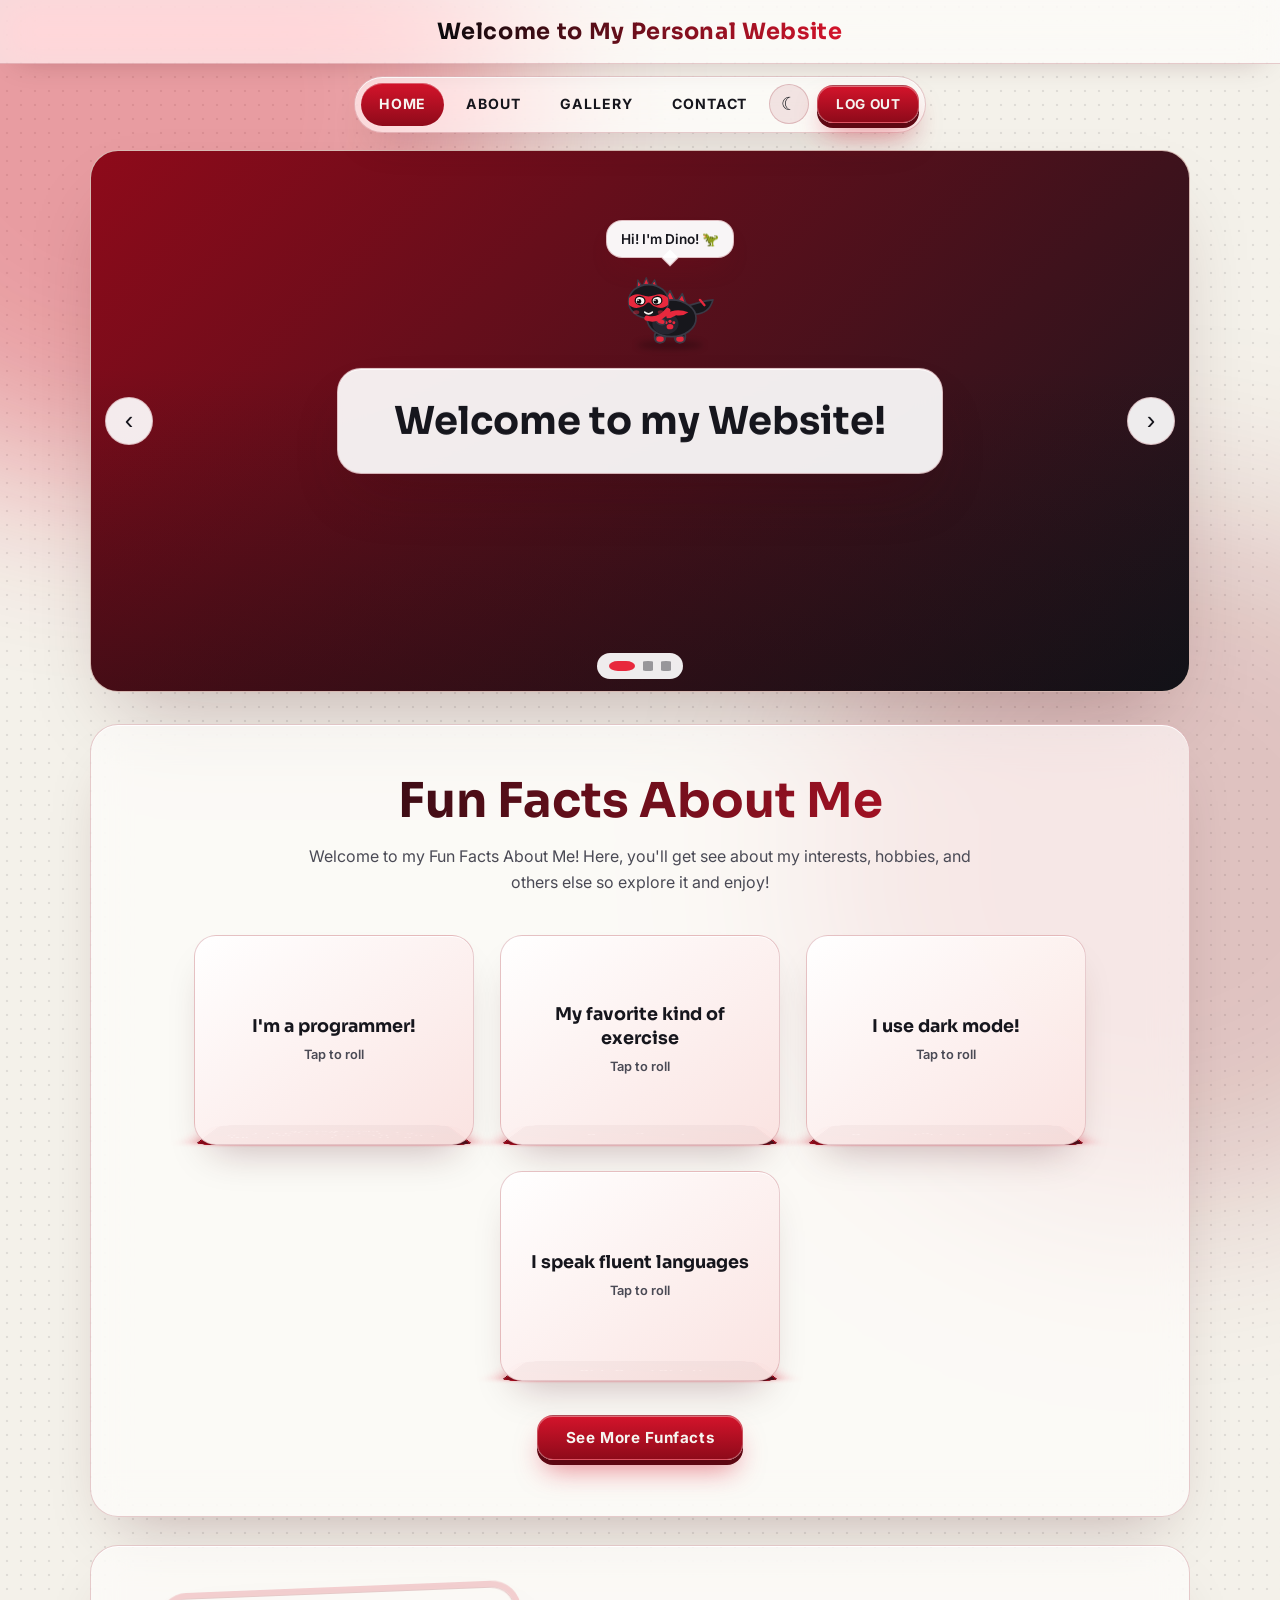
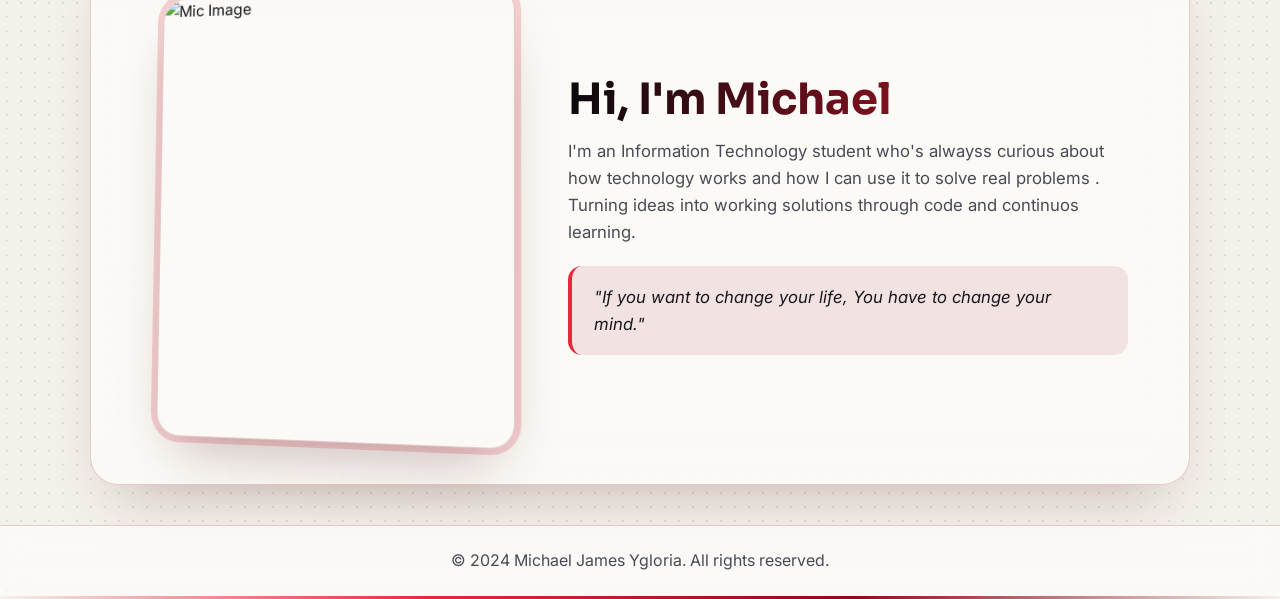
==== index.html @ 72d7523a "Add files via upload" ====
<!DOCTYPE html>
<html lang="en">
<head>
    <meta charset="UTF-8">
    <meta name="viewport" content="width=device-width, initial-scale=1.0">
    <title>Home - Personal Website</title>
    <link rel="preconnect" href="https://fonts.googleapis.com">
    <link rel="preconnect" href="https://fonts.gstatic.com" crossorigin>
    <link href="https://fonts.googleapis.com/css2?family=Inter:wght@400;600;700&family=Sora:wght@600;700&display=swap" rel="stylesheet">
    <link rel="stylesheet" href="style.css">
    <script>try{var t=localStorage.getItem("theme");if(t!=="light"&&t!=="dark")t=matchMedia("(prefers-color-scheme: light)").matches?"light":"dark";document.documentElement.dataset.theme=t}catch(e){document.documentElement.dataset.theme="dark"}</script>
</head>
<body>
    <header>
        <h1>Welcome to My Personal Website</h1>
    </header>

    <nav>
        <ul>
            <li><a href="index.html">HOME</a></li>
            <li class="dropdown">
                <a href="#" class="dropbtn">ABOUT</a>
                <div class="dropdown-content">
                    <a href="skills.html">Skills I'm Developing</a>
                    <a href="goals.html">My Goals as a Student</a>
                    <a href="funfacts.html">Fun Facts About Me</a>
                </div>
            </li>

            <li><a href="gallery.html">GALLERY</a></li>
            <li><a href="contact.html">CONTACT</a></li>
            <li><button type="button" class="theme-toggle" id="themeToggle"></button></li>
            <a href="javascript:void(0);" class="logout-button" onclick="confirmLogout()">LOG OUT</a>
        </ul>
    </nav>
    <section id="section2"></section>
    
    <div class="slider">
        <div class="slides">
            <div class="slide">
                <img src="Images/d.jpeg" alt="Image 1" onerror="this.style.display='none'">
                <div class="text-overlay"><h1> Welcome to my Website! </h1></div>
            </div>
            <div class="slide">
                <img src="Images/Im.jpeg" alt="Image 2" onerror="this.style.display='none'">
                <div class="text-overlay"><h1> Explore! </h1></div>
            </div>
            <div class="slide">
                <img src="Images/m.jpeg" alt="Image 3" onerror="this.style.display='none'">
                <div class="text-overlay"><h1> Enjoy browsing around </h1></div>
            </div>
        </div>
    </div>
    <section id="drop">
        <h2>Fun Facts About Me</h2>
        <p>Welcome to my Fun Facts About Me! Here, you'll get see about my interests, hobbies,  and others else so explore it and enjoy! </p>

        <div class="funfact-container">
            <div class="funfact-card">
                <div class="funfact-inner">
                    <div class="funfact-front">
                        <p>I'm a programmer!</p>
                    </div>
                    <div class="funfact-back">
                        <p>Which means I spend half my time writing code and the other half figuring out whay it doesn't work!</p>
                    </div>
                </div>
            </div>
            <div class="funfact-card">
                <div class="funfact-inner">
                    <div class="funfact-front">
                        <p>My favorite kind of exercise</p>
                    </div>
                    <div class="funfact-back">
                        <p>Running a code</p>
                    </div>
                </div>
            </div>
            <div class="funfact-card">
                <div class="funfact-inner">
                    <div class="funfact-front">
                        <p>I use dark mode! </p>
                    </div>
                    <div class="funfact-back">
                        <p>Because light attracts bugs</p>
                    </div>
                </div>
            </div>
            <div class="funfact-card">
                <div class="funfact-inner">
                    <div class="funfact-front">
                        <p>I speak fluent languages </p>
                    </div>
                    <div class="funfact-back">
                        <p>Ctrl+C and Ctrl+V</p>
                    </div>
                </div>
            </div>
        </div>

       <!-- See More Button -->
       <div class="see-more-container">
        <a href="funfacts.html" class="see-more-button">See More Funfacts</a>
    </div>
    </section>
    
    <div class="container">
        <div class="image-section">
            <img src="Michael.jpg" alt="Mic Image" onerror="this.onerror=null;this.src='Images/Mic.jpeg'">
        </div>
        <div class="quote-section">
            <h1>Hi, I'm Michael</h1>
            <p>I'm an Information Technology student who's alwayss curious about how technology works and how I can use it to solve real problems . Turning ideas into working solutions through code and continuos learning.</p>
            <blockquote>
                "If you want to change your life, You have to change your mind."
            </blockquote>
        </div>
    </div>
    
    <footer>
        <p>&copy; 2024 Michael James Ygloria. All rights reserved.</p>
    </footer>
    <div class="footer-divider"></div> <!-- Orange line -->

    <!-- Lightbox Container -->
    <div id="lightbox" class="lightbox" onclick="closeLightbox()">
        <span class="close" onclick="event.stopPropagation(); closeLightbox()">&times;</span>
        <img class="lightbox-content" id="lightboxImage" src="">
    </div>

    <script>
        const slides = document.querySelector('.slides');
        const slider = document.querySelector('.slider');
        const reduceMotion = window.matchMedia('(prefers-reduced-motion: reduce)');
        let index = 0;
        let timer;

        function goToSlide(n) {
            const total = slides.children.length;
            index = (n + total) % total;
            slides.style.transform = 'translateX(' + (-index * 100) + '%)';
            document.querySelectorAll('.slide-dots button').forEach(function (dot, i) {
                dot.classList.toggle('active', i === index);
                dot.setAttribute('aria-current', i === index ? 'true' : 'false');
            });
        }

        function showNextSlide() {
            goToSlide(index + 1);
        }

        function stopSlider() { clearInterval(timer); }
        function startSlider() {
            stopSlider();
            if (!reduceMotion.matches) { timer = setInterval(showNextSlide, 4000); } // Change slide every 4 seconds
        }

        // Arrow buttons and dots are built here, so the HTML structure stays the same
        (function () {
            const prev = document.createElement('button');
            prev.type = 'button'; prev.className = 'slide-arrow left';
            prev.setAttribute('aria-label', 'Previous slide'); prev.innerHTML = '&#8249;';
            const next = document.createElement('button');
            next.type = 'button'; next.className = 'slide-arrow right';
            next.setAttribute('aria-label', 'Next slide'); next.innerHTML = '&#8250;';
            const dots = document.createElement('div');
            dots.className = 'slide-dots';
            for (let i = 0; i < slides.children.length; i++) {
                const dot = document.createElement('button');
                dot.type = 'button';
                dot.setAttribute('aria-label', 'Go to slide ' + (i + 1));
                dot.addEventListener('click', function () { goToSlide(i); startSlider(); });
                dots.appendChild(dot);
            }
            prev.addEventListener('click', function () { goToSlide(index - 1); startSlider(); });
            next.addEventListener('click', function () { goToSlide(index + 1); startSlider(); });
            slider.appendChild(prev); slider.appendChild(next); slider.appendChild(dots);

            slider.addEventListener('mouseenter', stopSlider);
            slider.addEventListener('mouseleave', startSlider);
            slider.addEventListener('pointermove', function (e) {
                const r = slider.getBoundingClientRect();
                slider.style.setProperty('--px', ((e.clientX - r.left) / r.width - 0.5).toFixed(3));
                slider.style.setProperty('--py', ((e.clientY - r.top) / r.height - 0.5).toFixed(3));
            });
            slider.addEventListener('pointerleave', function () {
                slider.style.setProperty('--px', 0); slider.style.setProperty('--py', 0);
            });
        })();

        goToSlide(0);
        startSlider();

        function openLightbox(imageSrc) {
            const lightbox = document.getElementById('lightbox');
            const lightboxImage = document.getElementById('lightboxImage');
            lightboxImage.src = imageSrc;
            lightbox.style.display = 'block';

            // Hide header and nav
            document.querySelector('header').style.display = 'none'; // Hides the header
            document.querySelector('nav').style.display = 'none'; // Hides the nav
        }

        function closeLightbox() {
            const lightbox = document.getElementById('lightbox');
            lightbox.style.display = 'none';

            // Show header and nav
            document.querySelector('header').style.display = 'block'; // Shows the header
            document.querySelector('nav').style.display = 'flex'; // Shows the nav
        }

        document.addEventListener('DOMContentLoaded', function () {
            const logoutButton = document.querySelector('.logout-button .dropbtn');
            const logoutDropdown = document.querySelector('.logout-dropdown');

            // Toggle dropdown visibility on button click
            if (logoutButton) {
                logoutButton.addEventListener('click', function () {
                    logoutDropdown.style.display =  
                        logoutDropdown.style.display === 'block' ? 'none' : 'block';
                });
            }

            // Close dropdown if clicking outside of it
            window.addEventListener('click', function (event) {
                if (!event.target.matches('.dropbtn')) {
                    if (logoutDropdown && logoutDropdown.style.display === 'block') {
                        logoutDropdown.style.display = 'none';
                    }
                }
            });
        });
    </script>

<script>
// Logout function with confirmation
function confirmLogout() {
        // Pop-up message (pet.js). If pet.js is missing, the browser's confirm box is used below.
        if (window.showLogoutPopup) { showLogoutPopup(); return; }
    // Show a confirmation message to the user
    const confirmLogout = confirm("Are you sure you want to log out?");

    // If the user confirms, proceed with logging out
    if (confirmLogout) {
        // Mark the user as logged out in localStorage (if used)
        localStorage.removeItem('isLoggedIn'); // Or any other keys related to login credentials

        // Redirect to the login page
        window.location.href = 'login.html';
    } else {
        // If the user cancels, do nothing
        return;
    }
}
</script>
<script>
// Dark / light mode, dropdown menu, active link and fun fact cards
(function () {
    var root = document.documentElement;

    // ----- Dark / light mode (remembered in localStorage) -----
    var themeBtn = document.getElementById('themeToggle');
    function paintTheme() {
        var light = root.dataset.theme === 'light';
        themeBtn.textContent = light ? '\u263E\uFE0E' : '\u2600\uFE0E';
        themeBtn.setAttribute('aria-label', light ? 'Switch to dark mode' : 'Switch to light mode');
        themeBtn.title = light ? 'Dark mode' : 'Light mode';
    }
    themeBtn.addEventListener('click', function () {
        var next = root.dataset.theme === 'light' ? 'dark' : 'light';
        root.dataset.theme = next;
        try { localStorage.setItem('theme', next); } catch (e) {}
        paintTheme();
    });
    paintTheme();

    // ----- Highlight the current page in the menu -----
    var page = location.pathname.split('/').pop() || 'index.html';
    document.querySelectorAll('nav a[href]').forEach(function (a) {
        if (a.getAttribute('href') === page) { a.classList.add('active'); }
    });
    if (['skills.html', 'goals.html', 'funfacts.html'].indexOf(page) !== -1) {
        document.querySelector('.dropbtn').classList.add('active');
    }

    // ----- ABOUT dropdown: opens on hover, click/tap or keyboard -----
    var dd = document.querySelector('.dropdown');
    var ddBtn = dd.querySelector('.dropbtn');
    ddBtn.setAttribute('aria-haspopup', 'true');
    ddBtn.setAttribute('aria-expanded', 'false');
    ddBtn.addEventListener('click', function (e) {
        e.preventDefault();
        var open = dd.classList.toggle('open');
        ddBtn.setAttribute('aria-expanded', open);
    });
    document.addEventListener('click', function (e) {
        if (!dd.contains(e.target)) { dd.classList.remove('open'); ddBtn.setAttribute('aria-expanded', 'false'); }
    });
    document.addEventListener('keydown', function (e) {
        if (e.key === 'Escape') { dd.classList.remove('open'); ddBtn.setAttribute('aria-expanded', 'false'); }
    });

    // ----- Fun fact cards: tap / Enter pins the card open, mouse tilts it -----
    document.querySelectorAll('.funfact-card').forEach(function (card) {
        card.tabIndex = 0;
        card.setAttribute('role', 'button');
        card.setAttribute('aria-pressed', 'false');
        function toggle() {
            var open = card.classList.toggle('open');
            card.setAttribute('aria-pressed', open);
        }
        card.addEventListener('click', toggle);
        card.addEventListener('keydown', function (e) {
            if (e.key === 'Enter' || e.key === ' ') { e.preventDefault(); toggle(); }
        });
        card.addEventListener('pointermove', function (e) {
            if (e.pointerType !== 'mouse') { return; }
            var r = card.getBoundingClientRect();
            card.style.setProperty('--ry', (((e.clientX - r.left) / r.width - 0.5) * 14) + 'deg');
            card.style.setProperty('--rx', (-((e.clientY - r.top) / r.height - 0.5) * 12) + 'deg');
        });
        card.addEventListener('pointerleave', function () {
            card.style.setProperty('--rx', '0deg');
            card.style.setProperty('--ry', '0deg');
        });
    });
})();
</script>
<script src="pet.js"></script>
</body>
</html>
---- style.css ----
/* ==========================================================
   INFOT 2 - Main stylesheet (all pages except login)
   Palette: suit black #0A0A0D and #16161D,
            hero red #D4142B / #E8283D, deep red #8E0A1A,
            comic-page white #F6F4F0 (paper #F4F1EA in light mode)
   Dark mode = default.  Light mode = html[data-theme="light"]
   ========================================================== */

/* ---------- Theme colors ---------- */
:root {
    --white: #F6F4F0;
    --red: #E8283D;
    --red-deep: #8E0A1A;
    --ink2: #16161D;
    --ink: #0A0A0D;

    --bg: #0A0A0D;
    --bg2: #16161D;
    --text: #F6F4F0;
    --muted: #C8C6CC;
    --glass: rgba(18, 18, 24, 0.58);
    --glass-strong: rgba(18, 18, 24, 0.86);
    --edge: rgba(246, 244, 240, 0.16);
    --hl: rgba(246, 244, 240, 0.2);
    --hover: rgba(246, 244, 240, 0.1);
    --shadow: rgba(0, 0, 0, 0.65);
    --field: rgba(246, 244, 240, 0.07);
    --glow1: rgba(212, 20, 43, 0.42);
    --glow2: rgba(142, 10, 26, 0.7);
    --head-grad: linear-gradient(90deg, #F6F4F0 0%, #E8283D 100%);
    --front-bg: linear-gradient(145deg, rgba(142, 10, 26, 0.8), rgba(18, 18, 24, 0.95));
    --back-bg: linear-gradient(145deg, #16161D, #0A0A0D);
    --back-ring: rgba(212, 20, 43, 0.85);
    --overlay: rgba(10, 10, 13, 0.9);
    --err: #FF8A94;
    --btn: linear-gradient(180deg, #D4142B, #8E0A1A);
    --btn-edge: #5E0712;
    --on-btn: #F6F4F0;
    --dots: rgba(246, 244, 240, 0.05);
    color-scheme: dark;
}

:root[data-theme="light"] {
    --bg: #F4F1EA;
    --bg2: #E9E4D8;
    --text: #16161D;
    --muted: #4A4A55;
    --glass: rgba(255, 255, 255, 0.62);
    --glass-strong: rgba(255, 255, 255, 0.92);
    --edge: rgba(142, 10, 26, 0.2);
    --hl: rgba(255, 255, 255, 0.95);
    --hover: rgba(142, 10, 26, 0.09);
    --shadow: rgba(60, 6, 14, 0.28);
    --field: rgba(255, 255, 255, 0.78);
    --glow1: rgba(212, 20, 43, 0.38);
    --glow2: rgba(142, 10, 26, 0.2);
    --head-grad: linear-gradient(90deg, #0A0A0D 0%, #D4142B 100%);
    --front-bg: linear-gradient(145deg, rgba(255, 255, 255, 0.97), rgba(250, 226, 224, 0.97));
    --back-bg: linear-gradient(145deg, #8E0A1A, #16161D);
    --back-ring: rgba(212, 20, 43, 0.85);
    --overlay: rgba(244, 241, 234, 0.93);
    --err: #B0102A;
    --dots: rgba(10, 10, 13, 0.09);
    color-scheme: light;
}

/* ---------- Base ---------- */
*, *::before, *::after { box-sizing: border-box; }

html { scroll-behavior: smooth; }

body {
    font-family: 'Inter', 'Trebuchet MS', system-ui, sans-serif;
    margin: 0;
    padding: 0;
    min-height: 100vh;
    line-height: 1.6;
    color: var(--text);
    background-color: var(--bg);
    background-image: radial-gradient(var(--dots) 1px, transparent 1.6px);
    background-size: 14px 14px;
    overflow-x: hidden;
}

h1, h2, h3 { font-family: 'Sora', 'Trebuchet MS', system-ui, sans-serif; line-height: 1.15; }
p { color: var(--muted); }
:focus-visible { outline: 2px solid var(--red); outline-offset: 3px; }

/* Soft glowing background blobs */
body::before, body::after {
    content: "";
    position: fixed;
    z-index: -1;
    border-radius: 50%;
    filter: blur(90px);
    pointer-events: none;
}
body::before {
    width: 60vmax; height: 60vmax; left: -20vmax; top: -22vmax;
    background: var(--glow1);
    animation: drift 24s ease-in-out infinite alternate;
}
body::after {
    width: 55vmax; height: 55vmax; right: -18vmax; bottom: -24vmax;
    background: var(--glow2);
    animation: drift 30s ease-in-out infinite alternate-reverse;
}
@keyframes drift { to { transform: translate3d(8vmax, 6vmax, 0) scale(1.15); } }

/* ---------- Header and navigation ---------- */
header {
    position: fixed;
    top: 0;
    left: 0;
    width: 100%;
    height: 64px;
    z-index: 999;
    display: flex;
    align-items: center;
    justify-content: center;
    padding: 0 16px;
    background: var(--glass);
    -webkit-backdrop-filter: blur(18px) saturate(140%);
    backdrop-filter: blur(18px) saturate(140%);
    border-bottom: 1px solid var(--edge);
    box-shadow: 0 12px 30px -18px var(--shadow);
}

header h1 {
    margin: 0;
    font-size: clamp(1rem, 2.6vw, 1.4rem);
    letter-spacing: 0.03em;
    text-align: center;
    background: var(--head-grad);
    -webkit-background-clip: text;
    background-clip: text;
    -webkit-text-fill-color: transparent;
}

nav {
    position: fixed;
    top: 76px;
    left: 0;
    width: 100%;
    z-index: 998;
    display: flex;
    justify-content: center;
    padding: 0 10px;
    pointer-events: none;
}

nav ul {
    pointer-events: auto;
    list-style-type: none;
    margin: 0;
    padding: 6px;
    display: flex;
    flex-wrap: wrap;
    align-items: center;
    justify-content: center;
    gap: 4px;
    max-width: 100%;
    border-radius: 999px;
    background: var(--glass);
    -webkit-backdrop-filter: blur(18px) saturate(140%);
    backdrop-filter: blur(18px) saturate(140%);
    border: 1px solid var(--edge);
    box-shadow: 0 18px 40px -18px var(--shadow), inset 0 1px 0 var(--hl);
}

nav ul li { margin: 0; position: relative; }

nav ul li a {
    display: block;
    padding: 10px 18px;
    border-radius: 999px;
    color: var(--text);
    text-decoration: none;
    font-weight: 700;
    font-size: 0.88rem;
    letter-spacing: 0.06em;
    transition: background 0.2s, color 0.2s;
}

nav ul li a:hover,
.dropdown:hover .dropbtn,
.dropdown.open .dropbtn { background: var(--hover); }

nav ul li a.active {
    background: var(--btn);
    color: var(--on-btn);
    box-shadow: inset 0 1px 0 rgba(246, 244, 240, 0.35);
}

/* Dropdown */
.dropdown-content {
    display: none;
    position: absolute;
    top: 100%;
    left: 50%;
    transform: translateX(-50%);
    min-width: 240px;
    padding: 14px 8px 8px;
    isolation: isolate;
    z-index: 5;
}
.dropdown-content::before {
    content: "";
    position: absolute;
    inset: 8px 0 0 0;
    z-index: -1;
    border-radius: 18px;
    background: var(--glass-strong);
    -webkit-backdrop-filter: blur(18px);
    backdrop-filter: blur(18px);
    border: 1px solid var(--edge);
    box-shadow: 0 22px 40px -16px var(--shadow);
}
.dropdown:hover .dropdown-content,
.dropdown.open .dropdown-content { display: block; animation: pop 0.25s ease; }
@keyframes pop { from { opacity: 0; transform: translateX(-50%) translateY(-6px); } }

.dropdown-content a {
    display: block;
    padding: 11px 16px;
    border-radius: 12px;
    color: var(--text);
    text-decoration: none;
    font-weight: 600;
    font-size: 0.92rem;
}
.dropdown-content a:hover { background: var(--hover); }

/* Dark / light switch (in the nav bar) */
.theme-toggle {
    width: 40px;
    height: 40px;
    display: grid;
    place-items: center;
    padding: 0;
    border-radius: 50%;
    border: 1px solid var(--edge);
    background: var(--hover);
    color: var(--text);
    font-size: 1.15rem;
    line-height: 1;
    cursor: pointer;
    transition: background 0.2s, transform 0.2s;
}
.theme-toggle:hover { background: var(--red-deep); color: var(--white); transform: rotate(18deg); }

/* ---------- 3D buttons ---------- */
.see-more-button,
.contact-form button,
.logout-button {
    display: inline-block;
    padding: 12px 28px;
    border: 1px solid rgba(246, 244, 240, 0.28);
    border-radius: 16px;
    background: var(--btn);
    color: var(--on-btn);
    font: 700 0.95rem 'Inter', 'Trebuchet MS', sans-serif;
    letter-spacing: 0.04em;
    text-decoration: none;
    cursor: pointer;
    box-shadow: 0 5px 0 var(--btn-edge), 0 16px 28px -8px rgba(212, 20, 43, 0.55), inset 0 1px 0 rgba(246, 244, 240, 0.4);
    transition: transform 0.12s, box-shadow 0.12s, filter 0.2s;
}
.see-more-button:hover,
.contact-form button:hover,
.logout-button:hover { transform: translateY(-2px); filter: brightness(1.12); }
.see-more-button:active,
.contact-form button:active,
.logout-button:active {
    transform: translateY(4px);
    box-shadow: 0 1px 0 var(--btn-edge), 0 6px 12px -4px rgba(212, 20, 43, 0.5);
}

nav ul .logout-button { margin-left: 4px; padding: 10px 18px; font-size: 0.85rem; }

.see-more-container { text-align: center; margin-top: 26px; }

/* ---------- Glass sections ---------- */
section {
    width: min(1100px, 92%);
    margin: 0 auto 28px;
    padding: clamp(22px, 4vw, 48px);
    background: var(--glass);
    -webkit-backdrop-filter: blur(18px) saturate(140%);
    backdrop-filter: blur(18px) saturate(140%);
    border: 1px solid var(--edge);
    border-radius: 28px;
    box-shadow: 0 30px 60px -28px var(--shadow), inset 0 1px 0 var(--hl);
}

/* The gallery section holds the fixed full-screen lightbox, so it must not use backdrop-filter
   (backdrop-filter would trap the lightbox inside the section instead of the whole screen) */
#gallery {
    background: var(--glass-strong);
    -webkit-backdrop-filter: none;
    backdrop-filter: none;
}

/* Empty spacer that keeps content below the fixed header + nav */
#section2 {
    width: 100%;
    height: 150px;
    margin: 0 auto;
    padding: 0;
    background: none;
    border: 0;
    box-shadow: none;
    -webkit-backdrop-filter: none;
    backdrop-filter: none;
}

#drop h2, #gallery h2, #contact h2 {
    margin: 0 0 14px;
    text-align: center;
    font-size: clamp(1.8rem, 4.6vw, 3rem);
    background: var(--head-grad);
    -webkit-background-clip: text;
    background-clip: text;
    -webkit-text-fill-color: transparent;
}
#contact h2 { font-size: clamp(1.6rem, 3.4vw, 2.2rem); }
#drop p { text-align: center; margin-left: auto; margin-right: auto; max-width: 70ch; }

/* ---------- Home: slider ---------- */
.slider {
    width: min(1100px, 92%);
    margin: 0 auto 32px;
    position: relative;
    overflow: hidden;
    border-radius: 28px;
    border: 1px solid var(--edge);
    box-shadow: 0 40px 80px -30px var(--shadow);
    background: var(--bg2);
}

.slides { display: flex; transition: transform 0.8s cubic-bezier(0.7, 0, 0.2, 1); }

.slide {
    position: relative;
    min-width: 100%;
    height: clamp(300px, 50vw, 540px);
    background: linear-gradient(135deg, var(--red-deep), var(--ink2));
}

.slides img { display: block; width: 100%; height: 100%; object-fit: cover; }

.slide::after {
    content: "";
    position: absolute;
    inset: 0;
    background: linear-gradient(180deg, transparent 40%, rgba(10, 10, 13, 0.35));
    pointer-events: none;
}

.text-overlay {
    position: absolute;
    top: 50%;
    left: 50%;
    z-index: 2;
    width: max-content;
    max-width: 86%;
    padding: clamp(16px, 3vw, 30px) clamp(22px, 5vw, 56px);
    text-align: center;
    border-radius: 24px;
    background: var(--glass-strong);
    -webkit-backdrop-filter: blur(14px);
    backdrop-filter: blur(14px);
    border: 1px solid var(--edge);
    box-shadow: 0 30px 60px -20px var(--shadow), inset 0 1px 0 var(--hl);
    transform: translate(-50%, -50%) perspective(800px) rotateY(calc(var(--px, 0) * 10deg)) rotateX(calc(var(--py, 0) * -8deg));
    transition: transform 0.2s ease-out;
}
.text-overlay h1 { margin: 0; font-size: clamp(1.3rem, 3.6vw, 2.4rem); color: var(--text); }

.slide-arrow {
    position: absolute;
    top: 50%;
    translate: 0 -50%;
    z-index: 3;
    width: 48px;
    height: 48px;
    padding: 0;
    border-radius: 50%;
    border: 1px solid var(--edge);
    background: var(--glass-strong);
    color: var(--text);
    font-size: 1.6rem;
    line-height: 1;
    cursor: pointer;
    transition: background 0.2s, color 0.2s;
}
.slide-arrow:hover { background: var(--red-deep); color: var(--white); }
.slide-arrow.left { left: 14px; }
.slide-arrow.right { right: 14px; }

.slide-dots {
    position: absolute;
    bottom: 12px;
    left: 50%;
    translate: -50% 0;
    z-index: 3;
    display: flex;
    padding: 0 8px;
    border-radius: 999px;
    background: var(--glass-strong);
}
.slide-dots button {
    width: 10px;
    height: 10px;
    box-sizing: content-box;
    padding: 8px 4px;
    border: 0;
    border-radius: 99px;
    background: color-mix(in srgb, var(--text) 40%, transparent) content-box;
    cursor: pointer;
    transition: width 0.3s;
}
.slide-dots button.active { width: 26px; background: var(--red) content-box; }

/* ---------- Home: profile ---------- */
.container {
    display: flex;
    justify-content: center;
    align-items: center;
    gap: clamp(24px, 5vw, 56px);
    width: min(1100px, 92%);
    margin: 0 auto 28px;
    padding: clamp(22px, 4vw, 44px);
    background: var(--glass);
    -webkit-backdrop-filter: blur(18px) saturate(140%);
    backdrop-filter: blur(18px) saturate(140%);
    border: 1px solid var(--edge);
    border-radius: 28px;
    box-shadow: 0 30px 60px -28px var(--shadow), inset 0 1px 0 var(--hl);
}

.image-section { perspective: 1000px; flex: 0 0 auto; }
.image-section img {
    display: block;
    width: min(360px, 70vw);
    max-width: 100%;
    aspect-ratio: 4 / 5;
    object-fit: cover;
    object-position: center 20%;
    border-radius: 24px;
    border: 1px solid var(--edge);
    box-shadow: 0 30px 60px -20px var(--shadow), 0 0 0 6px rgba(212, 20, 43, 0.18);
    transform: rotateY(-10deg) rotateX(3deg);
    transition: transform 0.6s cubic-bezier(0.2, 0.8, 0.2, 1);
}
.image-section img:hover { transform: rotateY(0) rotateX(0) scale(1.02); }

.quote-section { max-width: 560px; text-align: left; }
.quote-section h1 {
    margin: 0 0 14px;
    font-size: clamp(1.8rem, 4vw, 2.7rem);
    background: var(--head-grad);
    -webkit-background-clip: text;
    background-clip: text;
    -webkit-text-fill-color: transparent;
}
.quote-section p { margin: 0 0 20px; font-size: 1.05rem; color: var(--muted); }
.quote-section blockquote {
    margin: 0;
    padding: 18px 22px;
    font-style: italic;
    font-size: 1.05rem;
    color: var(--text);
    background: var(--hover);
    border-left: 4px solid var(--red);
    border-radius: 14px;
}

/* ---------- Fun fact cards: "cube roll" animation ----------
   Each card is a little 3D cube seen from the front. When you click, tap or press
   Enter, it rolls forward on the X axis and the answer comes up from underneath.
   On hover the card tips back a little and shows the edge of the answer face. */
.funfact-container {
    display: flex;
    flex-wrap: wrap;
    gap: 26px;
    justify-content: center;
    align-items: center;
    padding: 24px 0 8px;
}

.funfact-card {
    --h: 210px;               /* card height = cube depth */
    width: 280px;
    height: var(--h);
    perspective: 900px;
    position: relative;
    cursor: pointer;
    outline-offset: 6px;
}

.funfact-inner {
    display: block;
    width: 100%;
    height: 100%;
    position: relative;
    transform-style: preserve-3d;
    transform: translateZ(calc(var(--h) / -2));
    transition: transform 0.85s cubic-bezier(0.6, -0.25, 0.25, 1.25);
}

/* Rolled: the answer face comes to the front */
.funfact-card.open .funfact-inner { transform: translateZ(calc(var(--h) / -2)) rotateX(90deg); }

/* Hover (mouse only): tip back a little */
@media (hover: hover) {
    .funfact-card:not(.open):hover .funfact-inner { transform: translateZ(calc(var(--h) / -2)) rotateX(-14deg); }
}

.funfact-front, .funfact-back {
    position: absolute;
    inset: 0;
    display: flex;
    flex-direction: column;
    align-items: center;
    justify-content: center;
    gap: 6px;
    padding: 18px;
    border-radius: 22px;
    text-align: center;
    border: 1px solid var(--edge);
}
.funfact-front p, .funfact-back p { margin: 0; line-height: 1.35; }

/* Front of the card */
.funfact-front {
    transform: translateZ(calc(var(--h) / 2));
    background: var(--front-bg);
    color: var(--text);
    box-shadow: 0 22px 40px -18px var(--shadow), inset 0 1px 0 var(--hl);
}
.funfact-front p { font-family: 'Sora', 'Trebuchet MS', sans-serif; font-size: 1.1rem; font-weight: 700; color: var(--text); }
.funfact-front::after { content: "Tap to roll"; font-size: 0.8rem; font-weight: 600; color: var(--muted); }

/* Back of the card (the answer) sits underneath the cube */
.funfact-back {
    transform: rotateX(-90deg) translateZ(calc(var(--h) / 2));
    background: var(--back-bg);
    box-shadow: inset 0 0 0 1px var(--back-ring), 0 0 30px -8px var(--red);
}
.funfact-back p { font-size: 0.98rem; font-weight: 600; color: #F6F4F0; }

/* ---------- Skills ---------- */
#skills {
    width: auto;
    max-width: none;
    margin: 24px 0 0;
    padding: clamp(18px, 3vw, 32px);
    background: linear-gradient(135deg, rgba(212, 20, 43, 0.3), rgba(142, 10, 26, 0.4));
}

.tab {
    display: flex;
    flex-wrap: wrap;
    gap: 6px;
    width: fit-content;
    max-width: 100%;
    margin-bottom: 18px;
    padding: 6px;
    border-radius: 999px;
    background: var(--glass-strong);
    border: 1px solid var(--edge);
}

.tab button {
    padding: 10px 20px;
    border: 0;
    border-radius: 999px;
    background: transparent;
    color: var(--text);
    font: 700 0.92rem 'Inter', 'Trebuchet MS', sans-serif;
    cursor: pointer;
    transition: background 0.25s, color 0.25s;
}
.tab button:hover { background: var(--hover); }
.tab button.active {
    background: var(--btn);
    color: var(--on-btn);
    box-shadow: 0 3px 0 var(--btn-edge), inset 0 1px 0 rgba(246, 244, 240, 0.35);
}

.tabcontent {
    display: none;
    padding: clamp(18px, 3vw, 28px);
    border: 1px solid var(--edge);
    border-radius: 20px;
    background: var(--glass-strong);
    box-shadow: inset 0 1px 0 var(--hl);
    animation: fadeIn 0.35s ease-in;
}
.tabcontent h3 { margin: 0 0 12px; font-size: 1.4rem; color: var(--text); }
.tabcontent ul { margin: 0; padding-left: 1.2em; }
.tabcontent li { margin: 10px 0; color: var(--muted); }
.tabcontent li strong { color: var(--text); }

/* ---------- Goals ---------- */
.goal-grid {
    display: grid;
    grid-template-columns: repeat(2, 1fr);
    gap: 24px;
    padding: 22px 0 6px;
    perspective: 1300px;
    align-items: start;
}

.goal-card {
    padding: 18px;
    border-radius: 22px;
    background: var(--glass);
    -webkit-backdrop-filter: blur(16px);
    backdrop-filter: blur(16px);
    border: 1px solid var(--edge);
    color: var(--text);
    cursor: pointer;
    overflow: hidden;
    box-shadow: 0 22px 40px -22px var(--shadow), inset 0 1px 0 var(--hl);
    transition: transform 0.35s, box-shadow 0.35s;
}
.goal-card:hover { transform: translateY(-6px) rotateX(3deg); box-shadow: 0 34px 50px -24px var(--shadow), inset 0 1px 0 var(--hl); }
.goal-card p { margin: 14px 6px 0; color: var(--text); }

.goal-header {
    padding: 16px;
    border-radius: 14px;
    font-family: 'Sora', 'Trebuchet MS', sans-serif;
    font-size: 1.3rem;
    text-align: center;
    color: #F6F4F0;
    box-shadow: inset 0 1px 0 rgba(246, 244, 240, 0.3);
}
.goal-card:nth-child(1) .goal-header { background: linear-gradient(135deg, #8E0A1A, #E8283D); }
.goal-card:nth-child(2) .goal-header { background: linear-gradient(135deg, #E8283D, #8E0A1A); }
.goal-card:nth-child(3) .goal-header { background: linear-gradient(135deg, #16161D, #D4142B); }
.goal-card:nth-child(4) .goal-header { background: linear-gradient(135deg, #D4142B, #16161D); }

.goal-details { display: none; margin-top: 6px; line-height: 1.6; }
.goal-details p { margin: 10px 6px 4px; color: var(--muted); }
.goal-details.active { display: block; animation: fadeIn 0.3s ease-in; }

@keyframes fadeIn { from { opacity: 0; transform: translateY(6px); } to { opacity: 1; transform: none; } }

/* ---------- Gallery ---------- */
.gallery {
    display: grid;
    grid-template-columns: repeat(auto-fill, minmax(260px, 1fr));
    gap: 24px;
    padding: 18px 0 0;
    perspective: 1300px;
}

.gallery-item {
    padding: 12px 12px 16px;
    text-align: center;
    border-radius: 22px;
    background: var(--glass);
    border: 1px solid var(--edge);
    box-shadow: 0 24px 40px -22px var(--shadow), inset 0 1px 0 var(--hl);
    transition: transform 0.4s cubic-bezier(0.2, 0.8, 0.2, 1), box-shadow 0.4s;
}
.gallery-item:hover { transform: translateY(-8px) rotateX(4deg) rotateY(-3deg); box-shadow: 0 40px 50px -24px var(--shadow), 0 0 30px -10px var(--red); }

.gallery img {
    display: block;
    width: 100%;
    height: 260px;
    margin: 0;
    border-radius: 16px;
    object-fit: cover;
    object-position: center 25%;
    cursor: pointer;
}

.image-description { margin: 12px 0 0; font-size: 0.98rem; font-weight: 600; color: var(--text); }

/* Lightbox (gallery + home) */
.lightbox {
    display: none;
    position: fixed;
    inset: 0;
    z-index: 1001;
    background: var(--overlay);
    -webkit-backdrop-filter: blur(14px);
    backdrop-filter: blur(14px);
}
.lightbox-content {
    position: absolute;
    top: 50%;
    left: 50%;
    max-width: 88vw;
    max-height: 84vh;
    object-fit: contain;
    border-radius: 20px;
    box-shadow: 0 40px 90px -20px var(--shadow);
    transform: translate(-50%, -50%);
    animation: zoomIn 0.35s cubic-bezier(0.2, 0.8, 0.2, 1);
    z-index: 1002;
}
@keyframes zoomIn { from { opacity: 0; transform: translate(-50%, -50%) scale(0.92); } }

.close, .prev, .next {
    position: absolute;
    z-index: 1003;
    display: grid;
    place-items: center;
    border-radius: 50%;
    border: 1px solid var(--edge);
    background: var(--glass-strong);
    color: var(--text);
    cursor: pointer;
    user-select: none;
    transition: background 0.2s, color 0.2s;
}
.close { top: 18px; right: 20px; width: 48px; height: 48px; font-size: 2rem; line-height: 1; }
.prev, .next { top: 50%; translate: 0 -50%; width: 52px; height: 52px; font-size: 1.5rem; }
.prev { left: 18px; }
.next { right: 18px; }
.close:hover, .prev:hover, .next:hover { background: var(--red-deep); color: var(--white); }

/* ---------- Contact ---------- */
#contact { width: min(1040px, 92%); }

.contact-content {
    display: grid;
    grid-template-columns: 1.15fr 1fr;
    gap: 28px;
    align-items: stretch;
}

.contact-form { display: flex; flex-direction: column; }
.contact-form label { margin: 12px 0 6px; font-weight: 700; font-size: 0.95rem; color: var(--text); }

.contact-form input, .contact-form textarea {
    width: 100%;
    padding: 13px 16px;
    border-radius: 16px;
    border: 1px solid var(--edge);
    background: var(--field);
    color: var(--text);
    font: inherit;
    box-shadow: inset 0 2px 6px rgba(0, 0, 0, 0.18);
    transition: border-color 0.2s, box-shadow 0.2s;
}
.contact-form input::placeholder, .contact-form textarea::placeholder { color: var(--muted); opacity: 0.85; }
.contact-form input:focus, .contact-form textarea:focus {
    outline: none;
    border-color: var(--red);
    box-shadow: 0 0 0 3px rgba(212, 20, 43, 0.35);
}
.contact-form textarea { min-height: 140px; resize: vertical; }
.contact-form button { width: 100%; margin-top: 18px; }

.error {
    display: block;
    min-height: 1.2em;
    margin-top: 4px;
    font-size: 0.88rem;
    font-weight: 600;
    color: var(--err);
}

.contact-details {
    padding: 28px;
    border-radius: 22px;
    background: linear-gradient(145deg, #8E0A1A, #16161D);
    border: 1px solid rgba(246, 244, 240, 0.2);
    box-shadow: 0 30px 50px -24px var(--shadow), inset 0 1px 0 rgba(246, 244, 240, 0.25);
    color: #F6F4F0;
    overflow-wrap: anywhere;
}
.contact-details h3 { margin: 0 0 16px; font-size: 1.6rem; color: #F6F4F0; }
.contact-details p { margin: 0; color: #F6F4F0; }
.contact-details hr { width: 100%; height: 1px; margin: 16px 0; border: 0; background: rgba(246, 244, 240, 0.28); }

/* Contact page uses the same animated background as every page */
.contact-background { background-color: var(--bg); }

/* ---------- Footer ---------- */
footer {
    margin-top: 40px;
    padding: 22px 16px;
    text-align: center;
    background: var(--glass);
    -webkit-backdrop-filter: blur(14px);
    backdrop-filter: blur(14px);
    border-top: 1px solid var(--edge);
}
footer p { margin: 0; color: var(--muted); }

.footer-divider {
    height: 3px;
    background: linear-gradient(90deg, transparent, var(--red), var(--red-deep), transparent);
}

/* ---------- Small screens ---------- */
@media (max-width: 820px) {
    .container { flex-direction: column; }
    .contact-content { grid-template-columns: 1fr; }
}
@media (max-width: 700px) {
    #section2 { height: 205px; }
    .goal-grid { grid-template-columns: 1fr; }
    nav ul li a { padding: 8px 12px; font-size: 0.78rem; }
    nav ul .logout-button { padding: 8px 14px; font-size: 0.78rem; }
    .theme-toggle { width: 36px; height: 36px; }
    .tab { border-radius: 22px; }
}

@media (prefers-reduced-motion: reduce) {
    *, *::before, *::after { animation-duration: 0.01ms !important; transition-duration: 0.01ms !important; scroll-behavior: auto !important; }
}

/* ==========================================================
   BUTTON ANIMATIONS
   Hover shine, lift, press, pop, arrows that nudge and a
   click ripple (the ripple itself is created by pet.js).
   Nothing here changes the HTML structure.
   ========================================================== */

/* Buttons that hold a shine and a ripple must clip them */
.see-more-button, .contact-form button, .logout-button, .tab button, .theme-toggle, nav ul li a {
    position: relative;
    overflow: hidden;
    isolation: isolate;
}
.close, .prev, .next, .slide-arrow { overflow: hidden; }

/* Light streak that sweeps across the main buttons */
.see-more-button::after, .contact-form button::after, .logout-button::after {
    content: "";
    position: absolute;
    top: 0;
    left: -75%;
    width: 50%;
    height: 100%;
    background: linear-gradient(105deg, transparent 0%, rgba(255, 255, 255, 0.55) 50%, transparent 100%);
    transform: skewX(-20deg);
    pointer-events: none;
}
/* the two big call-to-action buttons also sweep by themselves every few seconds */
.see-more-button::after, .contact-form button::after { animation: btn-shine 5s ease-in-out infinite; }
.see-more-button:hover::after, .contact-form button:hover::after, .logout-button:hover::after,
.see-more-button:focus-visible::after, .contact-form button:focus-visible::after, .logout-button:focus-visible::after {
    animation: btn-shine-fast 0.75s ease;
}
@keyframes btn-shine { 0%, 70% { left: -75%; } 100% { left: 130%; } }
@keyframes btn-shine-fast { from { left: -75%; } to { left: 130%; } }

/* Smoother, bouncier movement */
.see-more-button, .contact-form button, .logout-button {
    transition: transform 0.2s cubic-bezier(0.3, 1.6, 0.4, 1), box-shadow 0.12s, filter 0.2s;
}
.tab button { transition: background 0.25s, color 0.25s, transform 0.2s cubic-bezier(0.3, 1.6, 0.4, 1); }
.theme-toggle { transition: background 0.2s, color 0.2s, transform 0.35s cubic-bezier(0.3, 1.6, 0.4, 1); }
nav ul li a { transition: background 0.2s, color 0.2s, transform 0.2s cubic-bezier(0.3, 1.6, 0.4, 1); }
.slide-arrow { transition: background 0.2s, color 0.2s, transform 0.25s cubic-bezier(0.3, 1.6, 0.4, 1); }
.slide-dots button { transition: width 0.3s, transform 0.2s; }
.close, .prev, .next { transition: background 0.2s, color 0.2s, transform 0.25s cubic-bezier(0.3, 1.6, 0.4, 1); }

/* Hover moves (mouse only, so touch screens do not get stuck states) */
@media (hover: hover) {
    .see-more-button:hover, .contact-form button:hover, .logout-button:hover { transform: translateY(-3px) scale(1.04); }
    .tab button:hover { transform: translateY(-2px); }
    .theme-toggle:hover { transform: rotate(25deg) scale(1.12); }
    nav ul li a:hover { transform: translateY(-2px); }
    .dropdown-content a:hover { transform: translateX(5px); }
    .slide-arrow.left:hover { transform: translateX(-3px) scale(1.1); }
    .slide-arrow.right:hover { transform: translateX(3px) scale(1.1); }
    .slide-dots button:not(.active):hover { transform: scale(1.5); }
    .close:hover { transform: rotate(90deg) scale(1.12); }
    .prev:hover { transform: translateX(-4px) scale(1.1); }
    .next:hover { transform: translateX(4px) scale(1.1); }
}

/* Pressed */
.see-more-button:active, .contact-form button:active, .logout-button:active { transform: translateY(4px) scale(0.97); }
.theme-toggle:active { transform: rotate(-20deg) scale(0.88); }
.tab button:active, nav ul li a:active { transform: scale(0.95); }
.slide-arrow:active, .close:active, .prev:active, .next:active { transform: scale(0.88); }

/* A little pop when a tab or the current menu item becomes active */
.tab button.active { animation: btn-pop 0.45s cubic-bezier(0.3, 1.6, 0.4, 1); }
nav ul li a.active { animation: btn-pop 0.5s cubic-bezier(0.3, 1.6, 0.4, 1); }
@keyframes btn-pop { 0% { transform: scale(0.82); } 60% { transform: scale(1.1); } 100% { transform: scale(1); } }

/* Menu links draw an underline from the middle on hover */
nav ul li a::after {
    content: "";
    position: absolute;
    left: 50%;
    bottom: 5px;
    width: 0;
    height: 2px;
    border-radius: 2px;
    background: var(--red);
    transform: translateX(-50%);
    transition: width 0.25s ease;
    pointer-events: none;
}
nav ul li a:hover::after { width: calc(100% - 36px); }
nav ul li a.active::after, .dropdown-content a::after { display: none; }
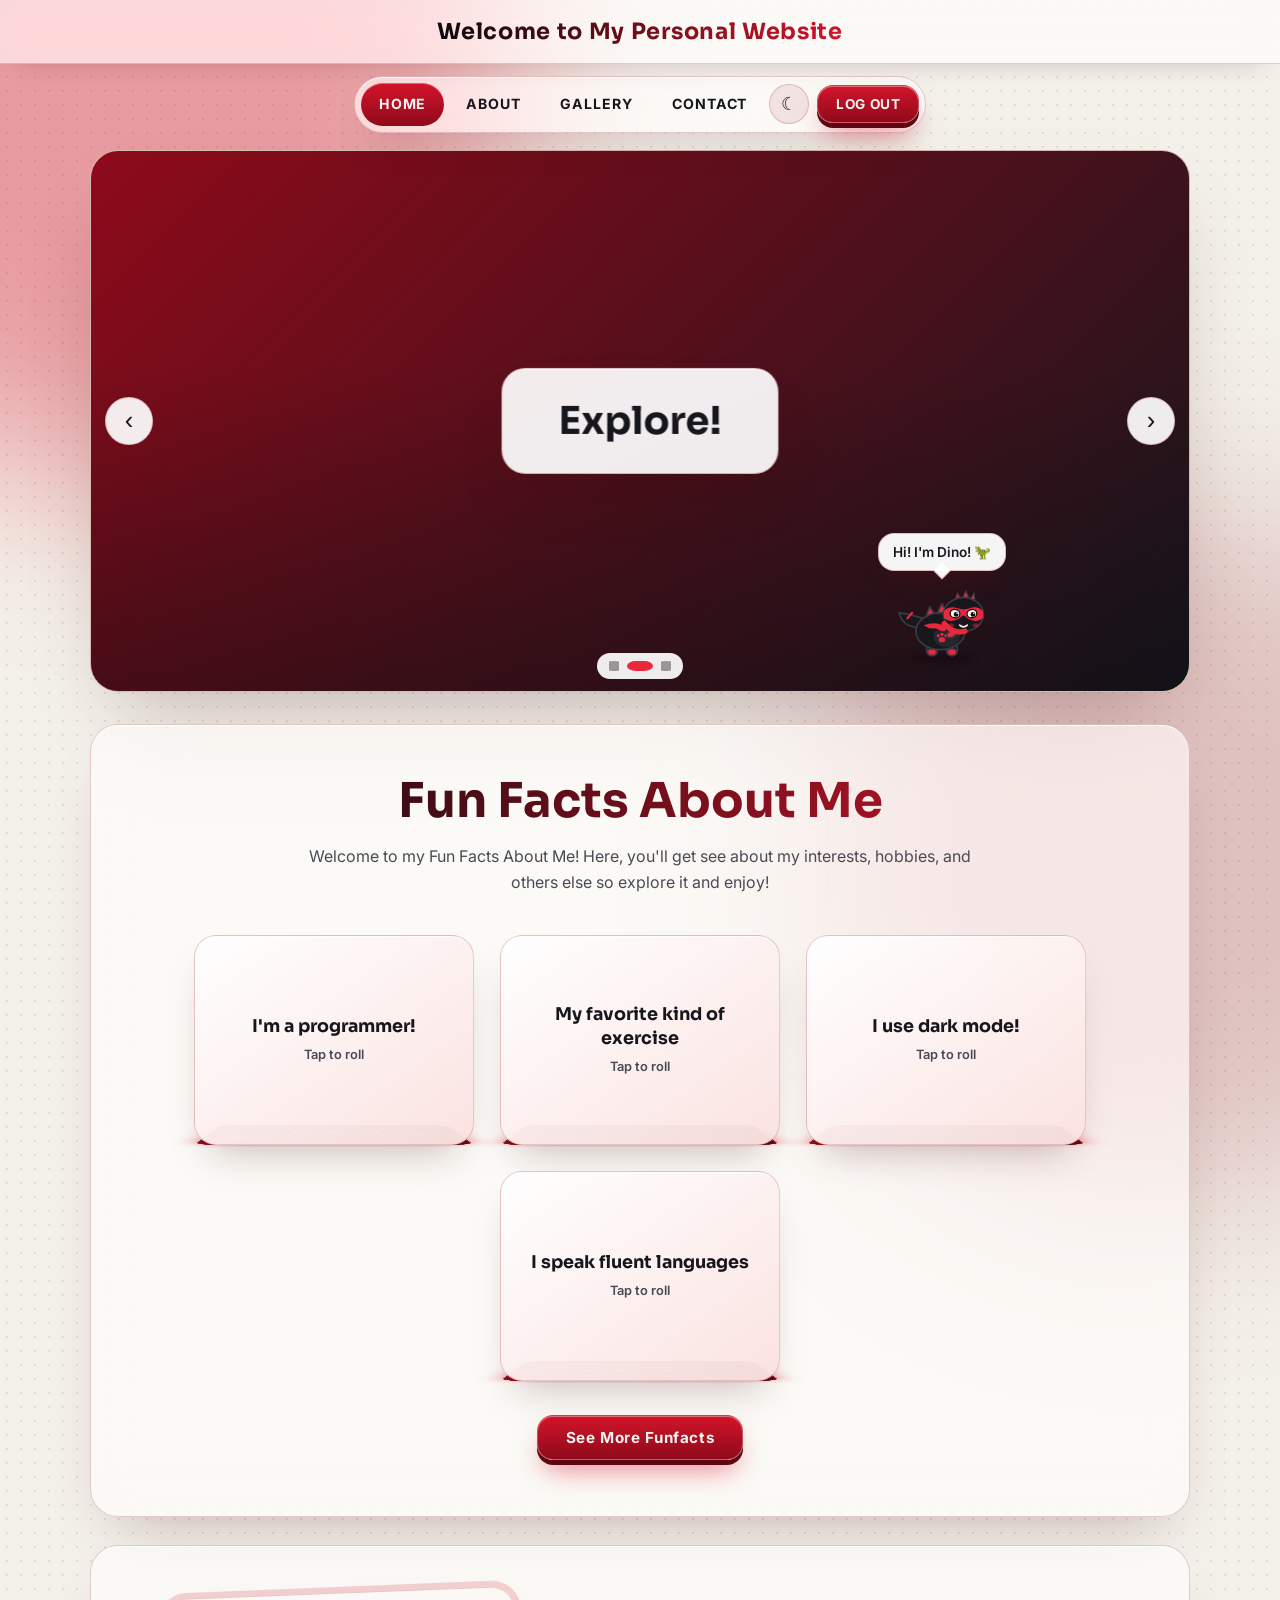
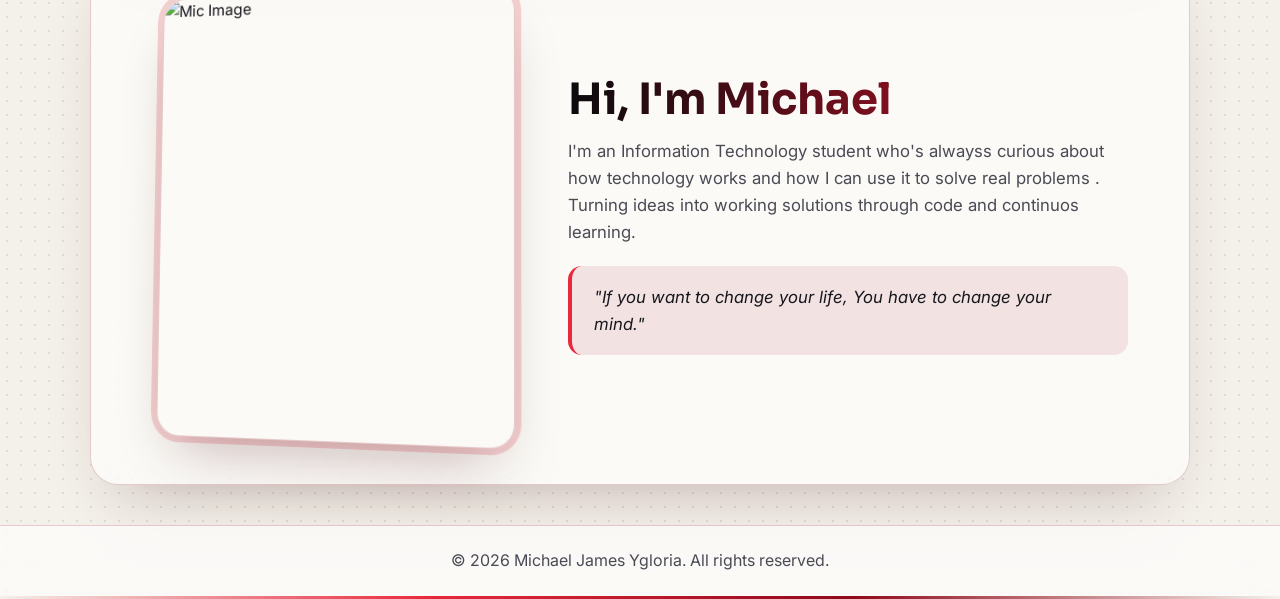
==== commit b1120344: "Update copyright year in footer to 2026" ====
--- a/index.html
+++ b/index.html
@@ -118,7 +118,7 @@
     </div>
     
     <footer>
-        <p>&copy; 2024 Michael James Ygloria. All rights reserved.</p>
+        <p>&copy; 2026 Michael James Ygloria. All rights reserved.</p>
     </footer>
     <div class="footer-divider"></div> <!-- Orange line -->
 
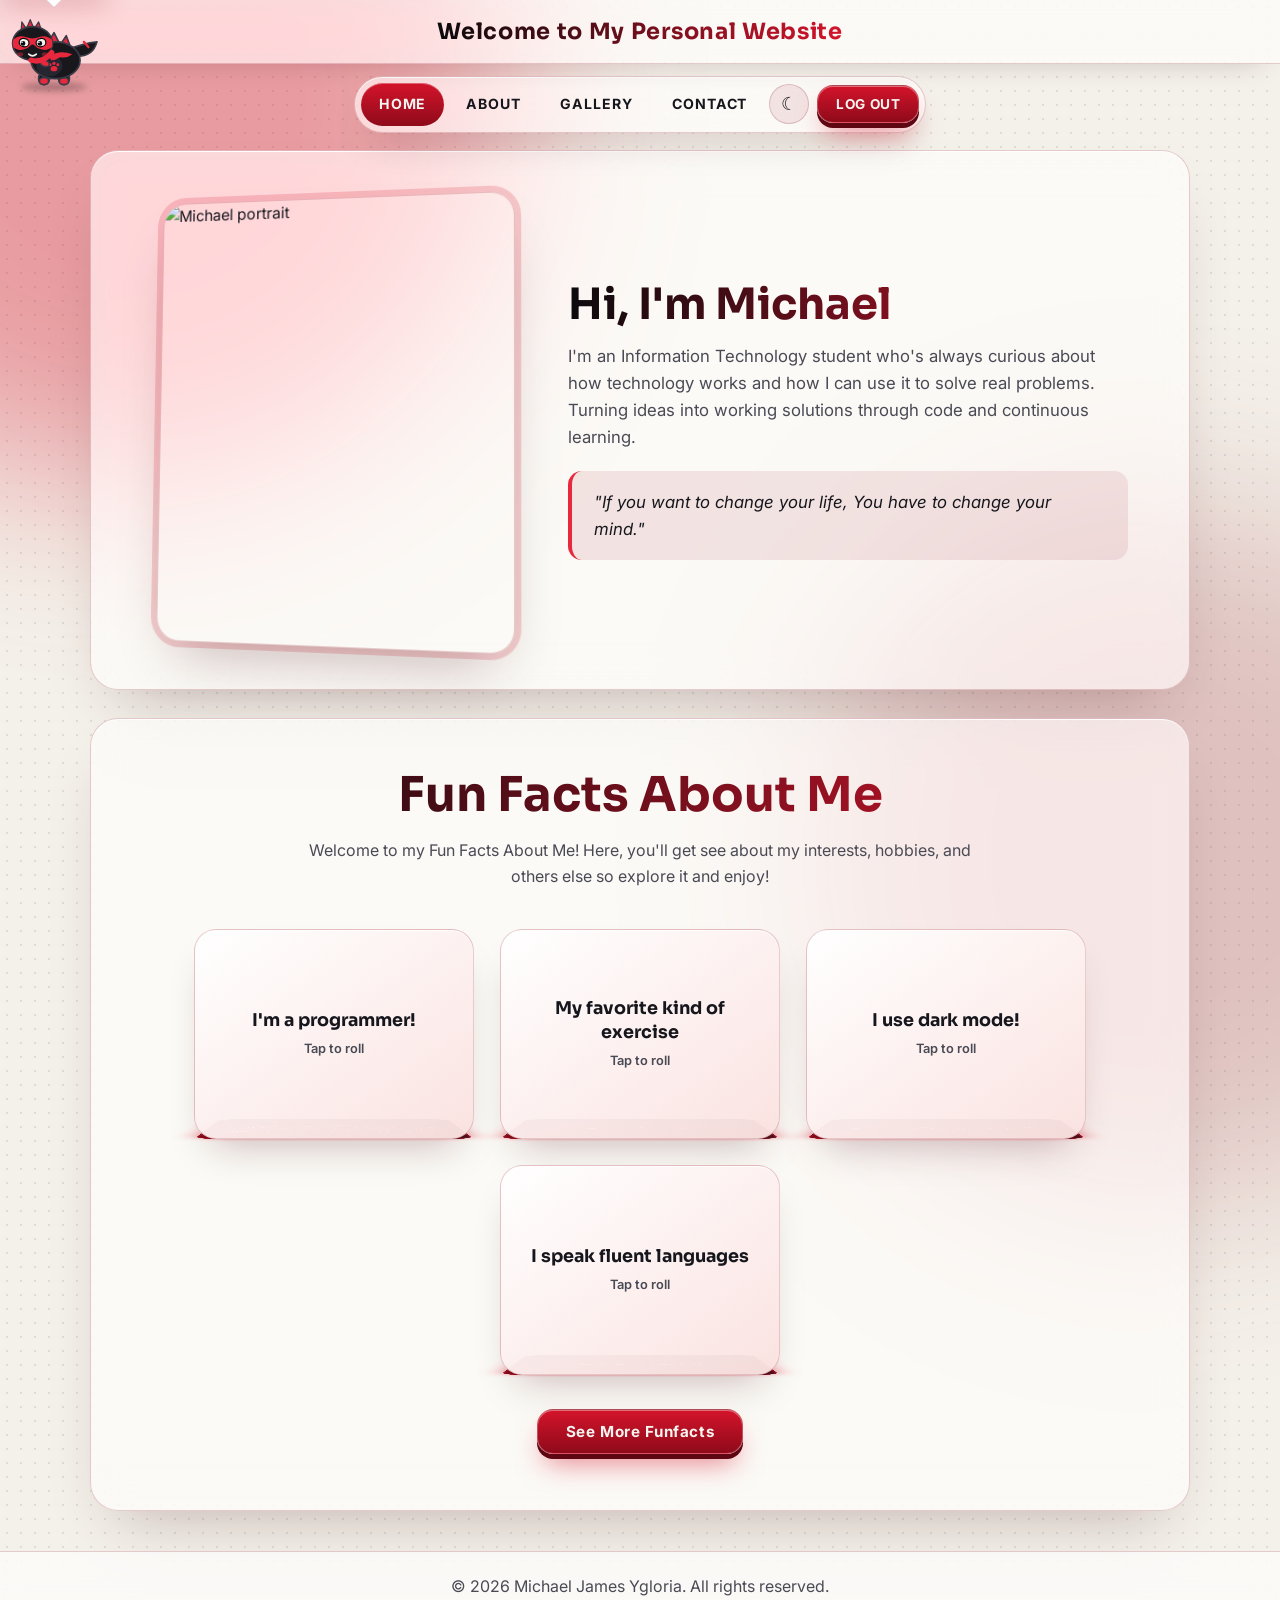
==== commit 05025e21: "Update the home page layout to match the reference design: a centered profile image on the left with" ====
--- a/index.html
+++ b/index.html
@@ -1,4 +1,4 @@
- <!DOCTYPE html>
+<!DOCTYPE html>
 <html lang="en">
 <head>
     <meta charset="UTF-8">
@@ -8,7 +8,7 @@
     <link rel="preconnect" href="https://fonts.gstatic.com" crossorigin>
     <link href="https://fonts.googleapis.com/css2?family=Inter:wght@400;600;700&family=Sora:wght@600;700&display=swap" rel="stylesheet">
     <link rel="stylesheet" href="style.css">
-    <script>try{var t=localStorage.getItem("theme");if(t!=="light"&&t!=="dark")t=matchMedia("(prefers-color-scheme: light)").matches?"light":"dark";document.documentElement.dataset.theme=t}catch(e){document.documentElement.dataset.theme="dark"}</script>
+    <script>try{var t=localStorage.getItem("theme");if(t!=="light"&&t!=="dark")t=matchMedia("(prefers-color-scheme: light)").matches?"light":"dark";document.documentElement.dataset.theme=t}catch(e){}</script>
 </head>
 <body>
     <header>
@@ -35,25 +35,21 @@
     </nav>
     <section id="section2"></section>
     
-    <div class="slider">
-        <div class="slides">
-            <div class="slide">
-                <img src="Images/d.jpeg" alt="Image 1" onerror="this.style.display='none'">
-                <div class="text-overlay"><h1> Welcome to my Website! </h1></div>
-            </div>
-            <div class="slide">
-                <img src="Images/Im.jpeg" alt="Image 2" onerror="this.style.display='none'">
-                <div class="text-overlay"><h1> Explore! </h1></div>
-            </div>
-            <div class="slide">
-                <img src="Images/m.jpeg" alt="Image 3" onerror="this.style.display='none'">
-                <div class="text-overlay"><h1> Enjoy browsing around </h1></div>
-            </div>
+    <div class="container hero-panel">
+        <div class="image-section">
+            <img src="Images/Mic.jpeg" alt="Michael portrait" onerror="this.onerror=null;this.src='Michael.jpg'">
+        </div>
+        <div class="quote-section">
+            <h1>Hi, I'm Michael</h1>
+            <p>I'm an Information Technology student who's always curious about how technology works and how I can use it to solve real problems. Turning ideas into working solutions through code and continuous learning.</p>
+            <blockquote>
+                "If you want to change your life, You have to change your mind."
+            </blockquote>
         </div>
     </div>
     <section id="drop">
         <h2>Fun Facts About Me</h2>
-        <p>Welcome to my Fun Facts About Me! Here, you'll get see about my interests, hobbies,  and others else so explore it and enjoy! </p>
+        <p>Welcome to my Fun Facts About Me! Here, you'll get see about my interests, hobbies, and others else so explore it and enjoy!</p>
 
         <div class="funfact-container">
             <div class="funfact-card">
@@ -62,7 +58,7 @@
                         <p>I'm a programmer!</p>
                     </div>
                     <div class="funfact-back">
-                        <p>Which means I spend half my time writing code and the other half figuring out whay it doesn't work!</p>
+                        <p>Which means I spend half my time writing code and the other half figuring out why it doesn't work!</p>
                     </div>
                 </div>
             </div>
@@ -79,7 +75,7 @@
             <div class="funfact-card">
                 <div class="funfact-inner">
                     <div class="funfact-front">
-                        <p>I use dark mode! </p>
+                        <p>I use dark mode!</p>
                     </div>
                     <div class="funfact-back">
                         <p>Because light attracts bugs</p>
@@ -89,7 +85,7 @@
             <div class="funfact-card">
                 <div class="funfact-inner">
                     <div class="funfact-front">
-                        <p>I speak fluent languages </p>
+                        <p>I speak fluent languages</p>
                     </div>
                     <div class="funfact-back">
                         <p>Ctrl+C and Ctrl+V</p>
@@ -98,31 +94,16 @@
             </div>
         </div>
 
-       <!-- See More Button -->
-       <div class="see-more-container">
-        <a href="funfacts.html" class="see-more-button">See More Funfacts</a>
-    </div>
+        <div class="see-more-container">
+            <a href="funfacts.html" class="see-more-button">See More Funfacts</a>
+        </div>
     </section>
-    
-    <div class="container">
-        <div class="image-section">
-            <img src="Michael.jpg" alt="Mic Image" onerror="this.onerror=null;this.src='Images/Mic.jpeg'">
-        </div>
-        <div class="quote-section">
-            <h1>Hi, I'm Michael</h1>
-            <p>I'm an Information Technology student who's alwayss curious about how technology works and how I can use it to solve real problems . Turning ideas into working solutions through code and continuos learning.</p>
-            <blockquote>
-                "If you want to change your life, You have to change your mind."
-            </blockquote>
-        </div>
-    </div>
     
     <footer>
         <p>&copy; 2026 Michael James Ygloria. All rights reserved.</p>
     </footer>
-    <div class="footer-divider"></div> <!-- Orange line -->
-
-    <!-- Lightbox Container -->
+    <div class="footer-divider"></div>
+
     <div id="lightbox" class="lightbox" onclick="closeLightbox()">
         <span class="close" onclick="event.stopPropagation(); closeLightbox()">&times;</span>
         <img class="lightbox-content" id="lightboxImage" src="">
@@ -136,7 +117,8 @@
         let timer;
 
         function goToSlide(n) {
-            const total = slides.children.length;
+            const total = slides ? slides.children.length : 0;
+            if (!total) return;
             index = (n + total) % total;
             slides.style.transform = 'translateX(' + (-index * 100) + '%)';
             document.querySelectorAll('.slide-dots button').forEach(function (dot, i) {
@@ -151,79 +133,73 @@
 
         function stopSlider() { clearInterval(timer); }
         function startSlider() {
+            if (!slides) return;
             stopSlider();
-            if (!reduceMotion.matches) { timer = setInterval(showNextSlide, 4000); } // Change slide every 4 seconds
-        }
-
-        // Arrow buttons and dots are built here, so the HTML structure stays the same
-        (function () {
-            const prev = document.createElement('button');
-            prev.type = 'button'; prev.className = 'slide-arrow left';
-            prev.setAttribute('aria-label', 'Previous slide'); prev.innerHTML = '&#8249;';
-            const next = document.createElement('button');
-            next.type = 'button'; next.className = 'slide-arrow right';
-            next.setAttribute('aria-label', 'Next slide'); next.innerHTML = '&#8250;';
-            const dots = document.createElement('div');
-            dots.className = 'slide-dots';
-            for (let i = 0; i < slides.children.length; i++) {
-                const dot = document.createElement('button');
-                dot.type = 'button';
-                dot.setAttribute('aria-label', 'Go to slide ' + (i + 1));
-                dot.addEventListener('click', function () { goToSlide(i); startSlider(); });
-                dots.appendChild(dot);
-            }
-            prev.addEventListener('click', function () { goToSlide(index - 1); startSlider(); });
-            next.addEventListener('click', function () { goToSlide(index + 1); startSlider(); });
-            slider.appendChild(prev); slider.appendChild(next); slider.appendChild(dots);
-
-            slider.addEventListener('mouseenter', stopSlider);
-            slider.addEventListener('mouseleave', startSlider);
-            slider.addEventListener('pointermove', function (e) {
-                const r = slider.getBoundingClientRect();
-                slider.style.setProperty('--px', ((e.clientX - r.left) / r.width - 0.5).toFixed(3));
-                slider.style.setProperty('--py', ((e.clientY - r.top) / r.height - 0.5).toFixed(3));
-            });
-            slider.addEventListener('pointerleave', function () {
-                slider.style.setProperty('--px', 0); slider.style.setProperty('--py', 0);
-            });
-        })();
-
-        goToSlide(0);
-        startSlider();
+            if (!reduceMotion.matches) { timer = setInterval(showNextSlide, 4000); }
+        }
+
+        if (slider) {
+            (function () {
+                const prev = document.createElement('button');
+                prev.type = 'button'; prev.className = 'slide-arrow left';
+                prev.setAttribute('aria-label', 'Previous slide'); prev.innerHTML = '&#8249;';
+                const next = document.createElement('button');
+                next.type = 'button'; next.className = 'slide-arrow right';
+                next.setAttribute('aria-label', 'Next slide'); next.innerHTML = '&#8250;';
+                const dots = document.createElement('div');
+                dots.className = 'slide-dots';
+                for (let i = 0; i < slides.children.length; i++) {
+                    const dot = document.createElement('button');
+                    dot.type = 'button';
+                    dot.setAttribute('aria-label', 'Go to slide ' + (i + 1));
+                    dot.addEventListener('click', function () { goToSlide(i); startSlider(); });
+                    dots.appendChild(dot);
+                }
+                prev.addEventListener('click', function () { goToSlide(index - 1); startSlider(); });
+                next.addEventListener('click', function () { goToSlide(index + 1); startSlider(); });
+                slider.appendChild(prev); slider.appendChild(next); slider.appendChild(dots);
+
+                slider.addEventListener('mouseenter', stopSlider);
+                slider.addEventListener('mouseleave', startSlider);
+                slider.addEventListener('pointermove', function (e) {
+                    const r = slider.getBoundingClientRect();
+                    slider.style.setProperty('--px', ((e.clientX - r.left) / r.width - 0.5).toFixed(3));
+                    slider.style.setProperty('--py', ((e.clientY - r.top) / r.height - 0.5).toFixed(3));
+                });
+                slider.addEventListener('pointerleave', function () {
+                    slider.style.setProperty('--px', 0); slider.style.setProperty('--py', 0);
+                });
+            })();
+            goToSlide(0);
+            startSlider();
+        }
 
         function openLightbox(imageSrc) {
             const lightbox = document.getElementById('lightbox');
             const lightboxImage = document.getElementById('lightboxImage');
             lightboxImage.src = imageSrc;
             lightbox.style.display = 'block';
-
-            // Hide header and nav
-            document.querySelector('header').style.display = 'none'; // Hides the header
-            document.querySelector('nav').style.display = 'none'; // Hides the nav
+            document.querySelector('header').style.display = 'none';
+            document.querySelector('nav').style.display = 'none';
         }
 
         function closeLightbox() {
             const lightbox = document.getElementById('lightbox');
             lightbox.style.display = 'none';
-
-            // Show header and nav
-            document.querySelector('header').style.display = 'block'; // Shows the header
-            document.querySelector('nav').style.display = 'flex'; // Shows the nav
+            document.querySelector('header').style.display = 'block';
+            document.querySelector('nav').style.display = 'flex';
         }
 
         document.addEventListener('DOMContentLoaded', function () {
             const logoutButton = document.querySelector('.logout-button .dropbtn');
             const logoutDropdown = document.querySelector('.logout-dropdown');
 
-            // Toggle dropdown visibility on button click
             if (logoutButton) {
                 logoutButton.addEventListener('click', function () {
-                    logoutDropdown.style.display =  
-                        logoutDropdown.style.display === 'block' ? 'none' : 'block';
+                    logoutDropdown.style.display = logoutDropdown.style.display === 'block' ? 'none' : 'block';
                 });
             }
 
-            // Close dropdown if clicking outside of it
             window.addEventListener('click', function (event) {
                 if (!event.target.matches('.dropbtn')) {
                     if (logoutDropdown && logoutDropdown.style.display === 'block') {
@@ -235,32 +211,20 @@
     </script>
 
 <script>
-// Logout function with confirmation
 function confirmLogout() {
-        // Pop-up message (pet.js). If pet.js is missing, the browser's confirm box is used below.
-        if (window.showLogoutPopup) { showLogoutPopup(); return; }
-    // Show a confirmation message to the user
+    if (window.showLogoutPopup) { showLogoutPopup(); return; }
     const confirmLogout = confirm("Are you sure you want to log out?");
-
-    // If the user confirms, proceed with logging out
     if (confirmLogout) {
-        // Mark the user as logged out in localStorage (if used)
-        localStorage.removeItem('isLoggedIn'); // Or any other keys related to login credentials
-
-        // Redirect to the login page
+        localStorage.removeItem('isLoggedIn');
         window.location.href = 'login.html';
     } else {
-        // If the user cancels, do nothing
         return;
     }
 }
 </script>
 <script>
-// Dark / light mode, dropdown menu, active link and fun fact cards
 (function () {
     var root = document.documentElement;
-
-    // ----- Dark / light mode (remembered in localStorage) -----
     var themeBtn = document.getElementById('themeToggle');
     function paintTheme() {
         var light = root.dataset.theme === 'light';
@@ -276,7 +240,6 @@
     });
     paintTheme();
 
-    // ----- Highlight the current page in the menu -----
     var page = location.pathname.split('/').pop() || 'index.html';
     document.querySelectorAll('nav a[href]').forEach(function (a) {
         if (a.getAttribute('href') === page) { a.classList.add('active'); }
@@ -285,7 +248,6 @@
         document.querySelector('.dropbtn').classList.add('active');
     }
 
-    // ----- ABOUT dropdown: opens on hover, click/tap or keyboard -----
     var dd = document.querySelector('.dropdown');
     var ddBtn = dd.querySelector('.dropbtn');
     ddBtn.setAttribute('aria-haspopup', 'true');
@@ -302,7 +264,6 @@
         if (e.key === 'Escape') { dd.classList.remove('open'); ddBtn.setAttribute('aria-expanded', 'false'); }
     });
 
-    // ----- Fun fact cards: tap / Enter pins the card open, mouse tilts it -----
     document.querySelectorAll('.funfact-card').forEach(function (card) {
         card.tabIndex = 0;
         card.setAttribute('role', 'button');
@@ -331,22 +292,3 @@
 <script src="pet.js"></script>
 </body>
 </html>
-
-
-
-
-
-
-
-
-
-
-
-
-
-
-
-
-
-
-
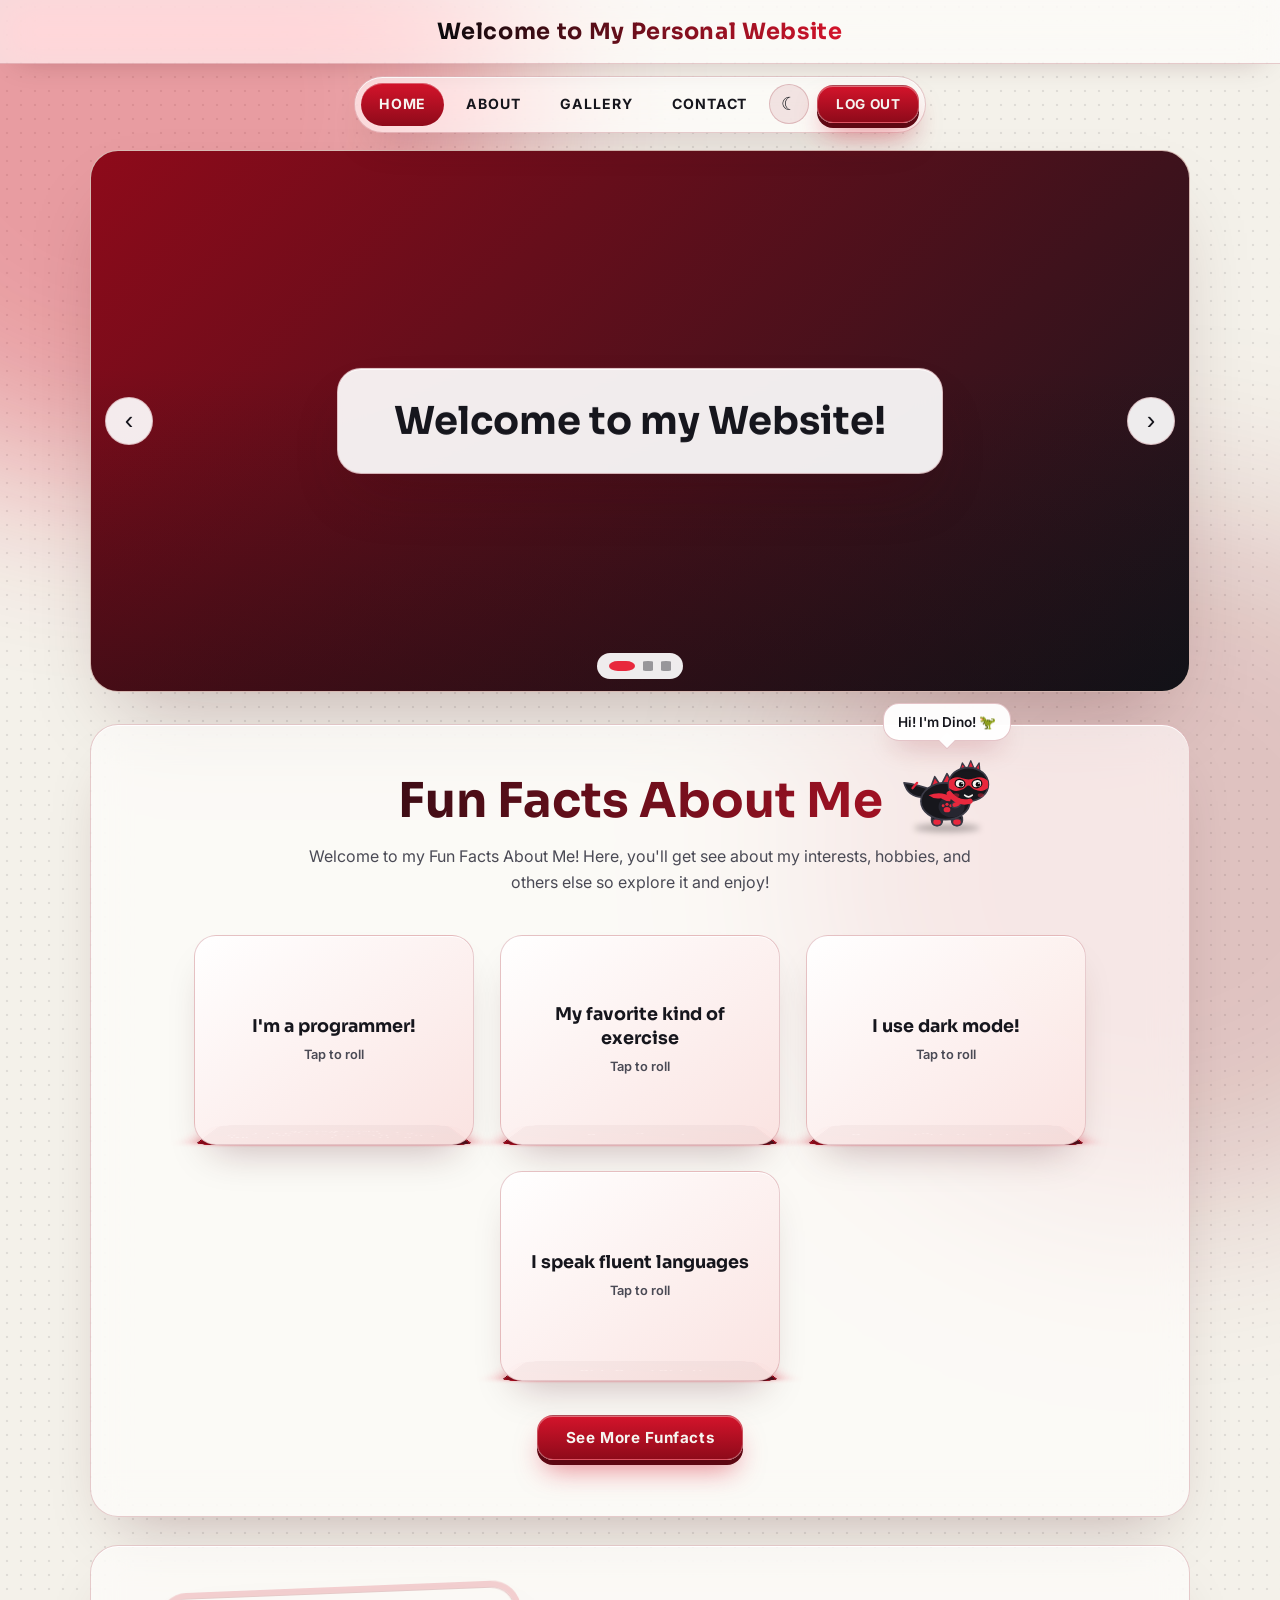
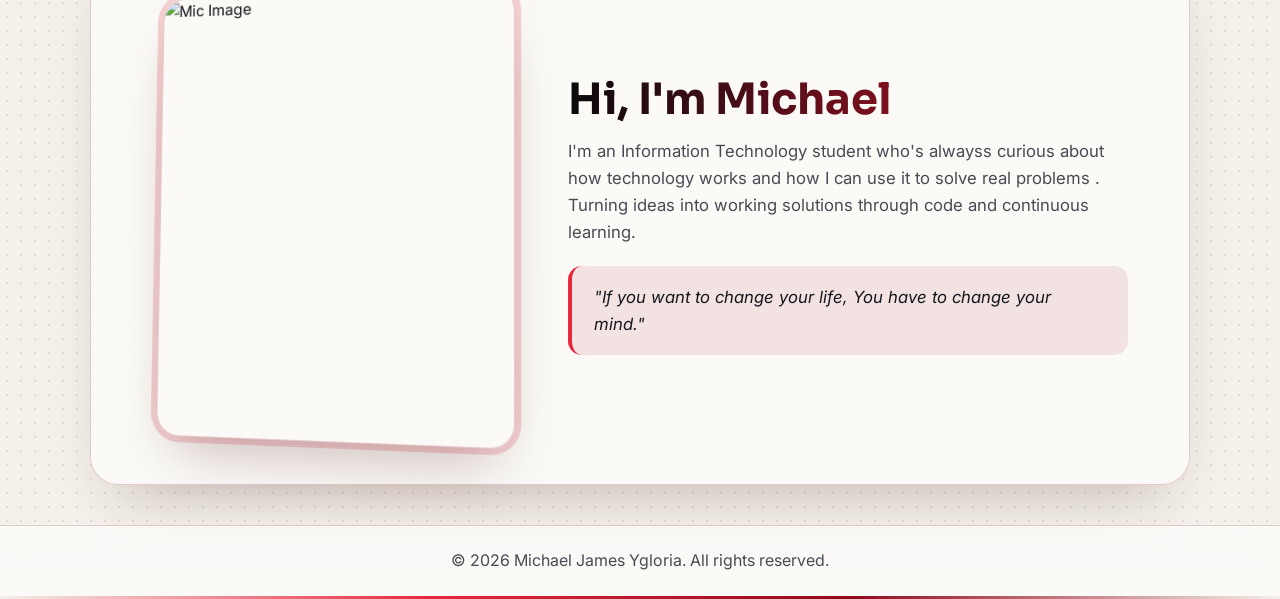
==== commit 011deaeb: "Revert the home page back to the previous slider-and-profile layout." ====
--- a/index.html
+++ b/index.html
@@ -35,75 +35,94 @@
     </nav>
     <section id="section2"></section>
     
-    <div class="container hero-panel">
+    <div class="slider">
+        <div class="slides">
+            <div class="slide">
+                <img src="Images/d.jpeg" alt="Image 1" onerror="this.style.display='none'">
+                <div class="text-overlay"><h1> Welcome to my Website! </h1></div>
+            </div>
+            <div class="slide">
+                <img src="Images/Im.jpeg" alt="Image 2" onerror="this.style.display='none'">
+                <div class="text-overlay"><h1> Explore! </h1></div>
+            </div>
+            <div class="slide">
+                <img src="Images/m.jpeg" alt="Image 3" onerror="this.style.display='none'">
+                <div class="text-overlay"><h1> Enjoy browsing around </h1></div>
+            </div>
+        </div>
+    </div>
+    <section id="drop">
+        <h2>Fun Facts About Me</h2>
+        <p>Welcome to my Fun Facts About Me! Here, you'll get see about my interests, hobbies,  and others else so explore it and enjoy! </p>
+
+        <div class="funfact-container">
+            <div class="funfact-card">
+                <div class="funfact-inner">
+                    <div class="funfact-front">
+                        <p>I'm a programmer!</p>
+                    </div>
+                    <div class="funfact-back">
+                        <p>Which means I spend half my time writing code and the other half figuring out whay it doesn't work!</p>
+                    </div>
+                </div>
+            </div>
+            <div class="funfact-card">
+                <div class="funfact-inner">
+                    <div class="funfact-front">
+                        <p>My favorite kind of exercise</p>
+                    </div>
+                    <div class="funfact-back">
+                        <p>Running a code</p>
+                    </div>
+                </div>
+            </div>
+            <div class="funfact-card">
+                <div class="funfact-inner">
+                    <div class="funfact-front">
+                        <p>I use dark mode! </p>
+                    </div>
+                    <div class="funfact-back">
+                        <p>Because light attracts bugs</p>
+                    </div>
+                </div>
+            </div>
+            <div class="funfact-card">
+                <div class="funfact-inner">
+                    <div class="funfact-front">
+                        <p>I speak fluent languages </p>
+                    </div>
+                    <div class="funfact-back">
+                        <p>Ctrl+C and Ctrl+V</p>
+                    </div>
+                </div>
+            </div>
+        </div>
+
+       <!-- See More Button -->
+        <div class="see-more-container">
+         <a href="funfacts.html" class="see-more-button">See More Funfacts</a>
+     </div>
+    </section>
+    
+    <div class="container">
         <div class="image-section">
-            <img src="Images/Mic.jpeg" alt="Michael portrait" onerror="this.onerror=null;this.src='Michael.jpg'">
+            <img src="Michael.jpg" alt="Mic Image" onerror="this.onerror=null;this.src='Images/Mic.jpeg'">
         </div>
         <div class="quote-section">
             <h1>Hi, I'm Michael</h1>
-            <p>I'm an Information Technology student who's always curious about how technology works and how I can use it to solve real problems. Turning ideas into working solutions through code and continuous learning.</p>
+            <p>I'm an Information Technology student who's alwayss curious about how technology works and how I can use it to solve real problems . Turning ideas into working solutions through code and continuous learning.</p>
             <blockquote>
                 "If you want to change your life, You have to change your mind."
             </blockquote>
         </div>
     </div>
-    <section id="drop">
-        <h2>Fun Facts About Me</h2>
-        <p>Welcome to my Fun Facts About Me! Here, you'll get see about my interests, hobbies, and others else so explore it and enjoy!</p>
-
-        <div class="funfact-container">
-            <div class="funfact-card">
-                <div class="funfact-inner">
-                    <div class="funfact-front">
-                        <p>I'm a programmer!</p>
-                    </div>
-                    <div class="funfact-back">
-                        <p>Which means I spend half my time writing code and the other half figuring out why it doesn't work!</p>
-                    </div>
-                </div>
-            </div>
-            <div class="funfact-card">
-                <div class="funfact-inner">
-                    <div class="funfact-front">
-                        <p>My favorite kind of exercise</p>
-                    </div>
-                    <div class="funfact-back">
-                        <p>Running a code</p>
-                    </div>
-                </div>
-            </div>
-            <div class="funfact-card">
-                <div class="funfact-inner">
-                    <div class="funfact-front">
-                        <p>I use dark mode!</p>
-                    </div>
-                    <div class="funfact-back">
-                        <p>Because light attracts bugs</p>
-                    </div>
-                </div>
-            </div>
-            <div class="funfact-card">
-                <div class="funfact-inner">
-                    <div class="funfact-front">
-                        <p>I speak fluent languages</p>
-                    </div>
-                    <div class="funfact-back">
-                        <p>Ctrl+C and Ctrl+V</p>
-                    </div>
-                </div>
-            </div>
-        </div>
-
-        <div class="see-more-container">
-            <a href="funfacts.html" class="see-more-button">See More Funfacts</a>
-        </div>
-    </section>
     
     <footer>
         <p>&copy; 2026 Michael James Ygloria. All rights reserved.</p>
     </footer>
-    <div class="footer-divider"></div>
-
+    <div class="footer-divider"></div> <!-- Orange line -->
+
+    <!-- Lightbox Container -->
     <div id="lightbox" class="lightbox" onclick="closeLightbox()">
         <span class="close" onclick="event.stopPropagation(); closeLightbox()">&times;</span>
         <img class="lightbox-content" id="lightboxImage" src="">
@@ -117,8 +136,7 @@
         let timer;
 
         function goToSlide(n) {
-            const total = slides ? slides.children.length : 0;
-            if (!total) return;
+            const total = slides.children.length;
             index = (n + total) % total;
             slides.style.transform = 'translateX(' + (-index * 100) + '%)';
             document.querySelectorAll('.slide-dots button').forEach(function (dot, i) {
@@ -133,73 +151,79 @@
 
         function stopSlider() { clearInterval(timer); }
         function startSlider() {
-            if (!slides) return;
             stopSlider();
-            if (!reduceMotion.matches) { timer = setInterval(showNextSlide, 4000); }
-        }
-
-        if (slider) {
-            (function () {
-                const prev = document.createElement('button');
-                prev.type = 'button'; prev.className = 'slide-arrow left';
-                prev.setAttribute('aria-label', 'Previous slide'); prev.innerHTML = '&#8249;';
-                const next = document.createElement('button');
-                next.type = 'button'; next.className = 'slide-arrow right';
-                next.setAttribute('aria-label', 'Next slide'); next.innerHTML = '&#8250;';
-                const dots = document.createElement('div');
-                dots.className = 'slide-dots';
-                for (let i = 0; i < slides.children.length; i++) {
-                    const dot = document.createElement('button');
-                    dot.type = 'button';
-                    dot.setAttribute('aria-label', 'Go to slide ' + (i + 1));
-                    dot.addEventListener('click', function () { goToSlide(i); startSlider(); });
-                    dots.appendChild(dot);
-                }
-                prev.addEventListener('click', function () { goToSlide(index - 1); startSlider(); });
-                next.addEventListener('click', function () { goToSlide(index + 1); startSlider(); });
-                slider.appendChild(prev); slider.appendChild(next); slider.appendChild(dots);
-
-                slider.addEventListener('mouseenter', stopSlider);
-                slider.addEventListener('mouseleave', startSlider);
-                slider.addEventListener('pointermove', function (e) {
-                    const r = slider.getBoundingClientRect();
-                    slider.style.setProperty('--px', ((e.clientX - r.left) / r.width - 0.5).toFixed(3));
-                    slider.style.setProperty('--py', ((e.clientY - r.top) / r.height - 0.5).toFixed(3));
-                });
-                slider.addEventListener('pointerleave', function () {
-                    slider.style.setProperty('--px', 0); slider.style.setProperty('--py', 0);
-                });
-            })();
-            goToSlide(0);
-            startSlider();
-        }
+            if (!reduceMotion.matches) { timer = setInterval(showNextSlide, 4000); } // Change slide every 4 seconds
+        }
+
+        // Arrow buttons and dots are built here, so the HTML structure stays the same
+        (function () {
+            const prev = document.createElement('button');
+            prev.type = 'button'; prev.className = 'slide-arrow left';
+            prev.setAttribute('aria-label', 'Previous slide'); prev.innerHTML = '&#8249;';
+            const next = document.createElement('button');
+            next.type = 'button'; next.className = 'slide-arrow right';
+            next.setAttribute('aria-label', 'Next slide'); next.innerHTML = '&#8250;';
+            const dots = document.createElement('div');
+            dots.className = 'slide-dots';
+            for (let i = 0; i < slides.children.length; i++) {
+                const dot = document.createElement('button');
+                dot.type = 'button';
+                dot.setAttribute('aria-label', 'Go to slide ' + (i + 1));
+                dot.addEventListener('click', function () { goToSlide(i); startSlider(); });
+                dots.appendChild(dot);
+            }
+            prev.addEventListener('click', function () { goToSlide(index - 1); startSlider(); });
+            next.addEventListener('click', function () { goToSlide(index + 1); startSlider(); });
+            slider.appendChild(prev); slider.appendChild(next); slider.appendChild(dots);
+
+            slider.addEventListener('mouseenter', stopSlider);
+            slider.addEventListener('mouseleave', startSlider);
+            slider.addEventListener('pointermove', function (e) {
+                const r = slider.getBoundingClientRect();
+                slider.style.setProperty('--px', ((e.clientX - r.left) / r.width - 0.5).toFixed(3));
+                slider.style.setProperty('--py', ((e.clientY - r.top) / r.height - 0.5).toFixed(3));
+            });
+            slider.addEventListener('pointerleave', function () {
+                slider.style.setProperty('--px', 0); slider.style.setProperty('--py', 0);
+            });
+        })();
+
+        goToSlide(0);
+        startSlider();
 
         function openLightbox(imageSrc) {
             const lightbox = document.getElementById('lightbox');
             const lightboxImage = document.getElementById('lightboxImage');
             lightboxImage.src = imageSrc;
             lightbox.style.display = 'block';
-            document.querySelector('header').style.display = 'none';
-            document.querySelector('nav').style.display = 'none';
+
+            // Hide header and nav
+            document.querySelector('header').style.display = 'none'; // Hides the header
+            document.querySelector('nav').style.display = 'none'; // Hides the nav
         }
 
         function closeLightbox() {
             const lightbox = document.getElementById('lightbox');
             lightbox.style.display = 'none';
-            document.querySelector('header').style.display = 'block';
-            document.querySelector('nav').style.display = 'flex';
+
+            // Show header and nav
+            document.querySelector('header').style.display = 'block'; // Shows the header
+            document.querySelector('nav').style.display = 'flex'; // Shows the nav
         }
 
         document.addEventListener('DOMContentLoaded', function () {
             const logoutButton = document.querySelector('.logout-button .dropbtn');
             const logoutDropdown = document.querySelector('.logout-dropdown');
 
+            // Toggle dropdown visibility on button click
             if (logoutButton) {
                 logoutButton.addEventListener('click', function () {
-                    logoutDropdown.style.display = logoutDropdown.style.display === 'block' ? 'none' : 'block';
+                    logoutDropdown.style.display =  
+                        logoutDropdown.style.display === 'block' ? 'none' : 'block';
                 });
             }
 
+            // Close dropdown if clicking outside of it
             window.addEventListener('click', function (event) {
                 if (!event.target.matches('.dropbtn')) {
                     if (logoutDropdown && logoutDropdown.style.display === 'block') {
@@ -211,20 +235,32 @@
     </script>
 
 <script>
+// Logout function with confirmation
 function confirmLogout() {
-    if (window.showLogoutPopup) { showLogoutPopup(); return; }
+        // Pop-up message (pet.js). If pet.js is missing, the browser's confirm box is used below.
+        if (window.showLogoutPopup) { showLogoutPopup(); return; }
+    // Show a confirmation message to the user
     const confirmLogout = confirm("Are you sure you want to log out?");
+
+    // If the user confirms, proceed with logging out
     if (confirmLogout) {
-        localStorage.removeItem('isLoggedIn');
+        // Mark the user as logged out in localStorage (if used)
+        localStorage.removeItem('isLoggedIn'); // Or any other keys related to login credentials
+
+        // Redirect to the login page
         window.location.href = 'login.html';
     } else {
+        // If the user cancels, do nothing
         return;
     }
 }
 </script>
 <script>
+// Dark / light mode, dropdown menu, active link and fun fact cards
 (function () {
     var root = document.documentElement;
+
+    // ----- Dark / light mode (remembered in localStorage) -----
     var themeBtn = document.getElementById('themeToggle');
     function paintTheme() {
         var light = root.dataset.theme === 'light';
@@ -240,6 +276,7 @@
     });
     paintTheme();
 
+    // ----- Highlight the current page in the menu -----
     var page = location.pathname.split('/').pop() || 'index.html';
     document.querySelectorAll('nav a[href]').forEach(function (a) {
         if (a.getAttribute('href') === page) { a.classList.add('active'); }
@@ -248,6 +285,7 @@
         document.querySelector('.dropbtn').classList.add('active');
     }
 
+    // ----- ABOUT dropdown: opens on hover, click/tap or keyboard -----
     var dd = document.querySelector('.dropdown');
     var ddBtn = dd.querySelector('.dropbtn');
     ddBtn.setAttribute('aria-haspopup', 'true');
@@ -264,6 +302,7 @@
         if (e.key === 'Escape') { dd.classList.remove('open'); ddBtn.setAttribute('aria-expanded', 'false'); }
     });
 
+    // ----- Fun fact cards: tap / Enter pins the card open, mouse tilts it -----
     document.querySelectorAll('.funfact-card').forEach(function (card) {
         card.tabIndex = 0;
         card.setAttribute('role', 'button');
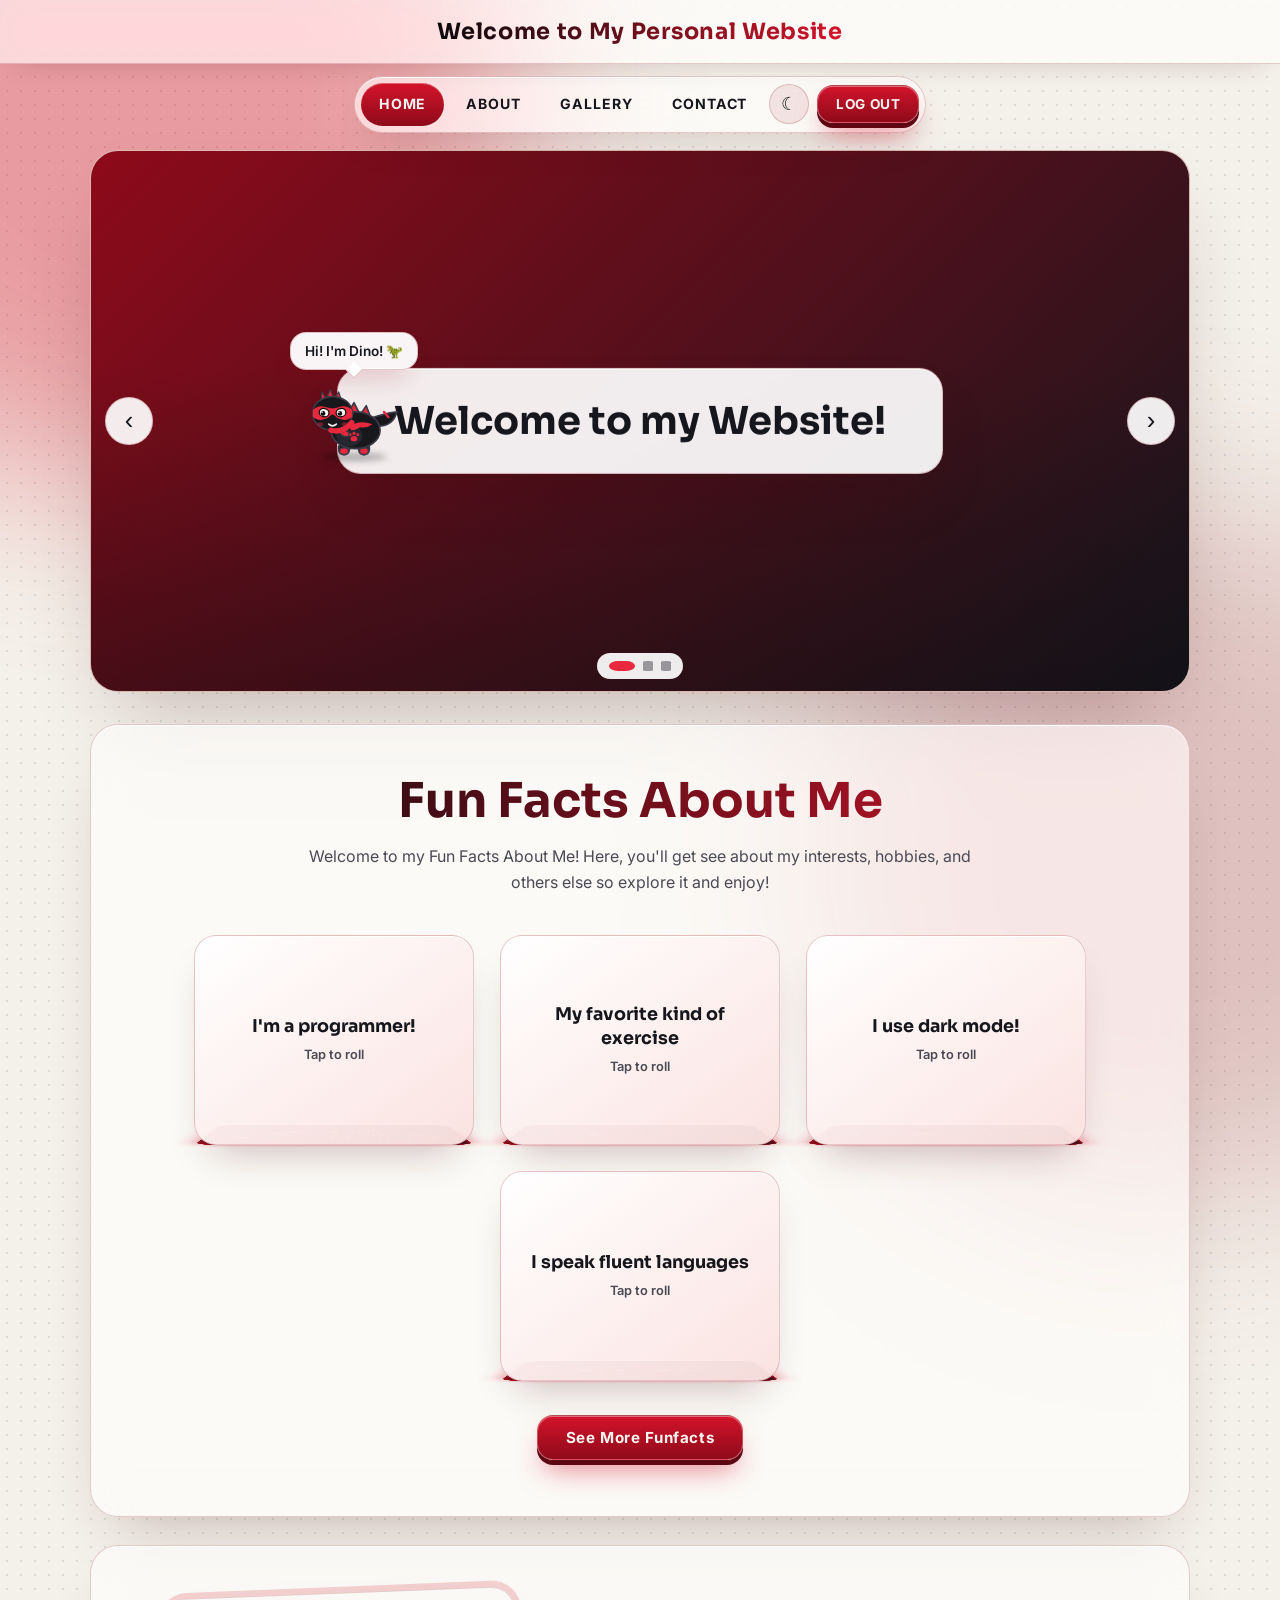
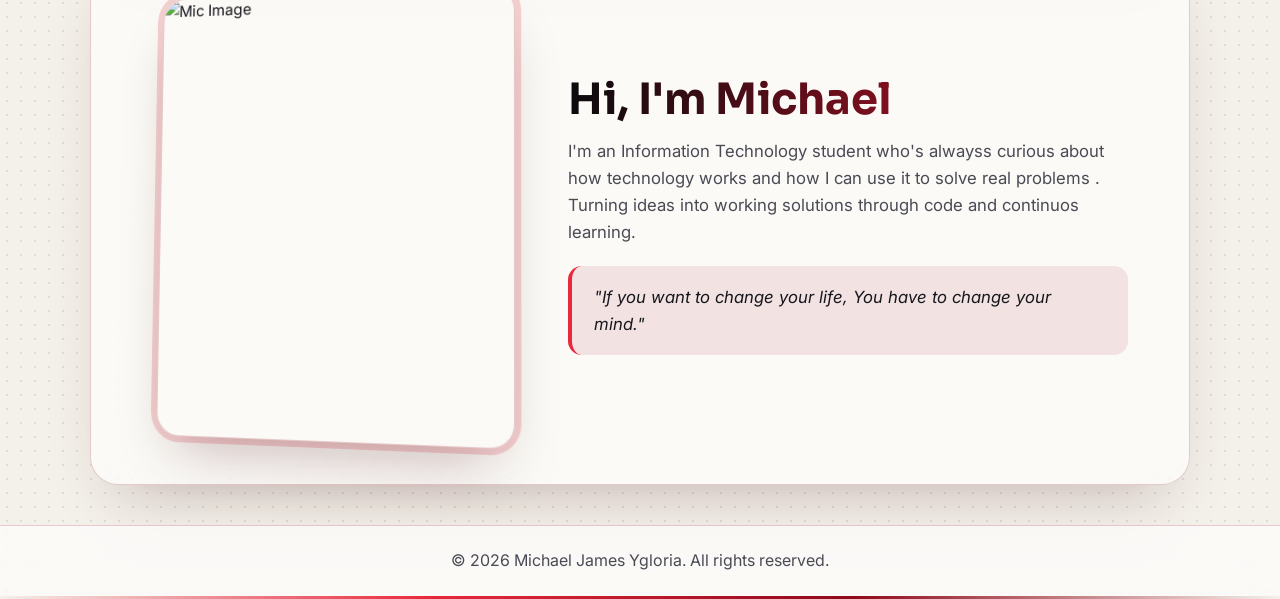
==== commit 4a098969: "Update index.html to match the provided homepage code exactly." ====
--- a/index.html
+++ b/index.html
@@ -8,7 +8,7 @@
     <link rel="preconnect" href="https://fonts.gstatic.com" crossorigin>
     <link href="https://fonts.googleapis.com/css2?family=Inter:wght@400;600;700&family=Sora:wght@600;700&display=swap" rel="stylesheet">
     <link rel="stylesheet" href="style.css">
-    <script>try{var t=localStorage.getItem("theme");if(t!=="light"&&t!=="dark")t=matchMedia("(prefers-color-scheme: light)").matches?"light":"dark";document.documentElement.dataset.theme=t}catch(e){}</script>
+    <script>try{var t=localStorage.getItem("theme");if(t!=="light"&&t!=="dark")t=matchMedia("(prefers-color-scheme: light)").matches?"light":"dark";document.documentElement.dataset.theme=t}catch(e){document.documentElement.dataset.theme="dark"}</script>
 </head>
 <body>
     <header>
@@ -99,9 +99,9 @@
         </div>
 
        <!-- See More Button -->
-        <div class="see-more-container">
-         <a href="funfacts.html" class="see-more-button">See More Funfacts</a>
-     </div>
+       <div class="see-more-container">
+        <a href="funfacts.html" class="see-more-button">See More Funfacts</a>
+    </div>
     </section>
     
     <div class="container">
@@ -110,7 +110,7 @@
         </div>
         <div class="quote-section">
             <h1>Hi, I'm Michael</h1>
-            <p>I'm an Information Technology student who's alwayss curious about how technology works and how I can use it to solve real problems . Turning ideas into working solutions through code and continuous learning.</p>
+            <p>I'm an Information Technology student who's alwayss curious about how technology works and how I can use it to solve real problems . Turning ideas into working solutions through code and continuos learning.</p>
             <blockquote>
                 "If you want to change your life, You have to change your mind."
             </blockquote>
@@ -331,3 +331,37 @@
 <script src="pet.js"></script>
 </body>
 </html>
+
+
+
+
+
+
+
+
+
+
+
+
+
+
+
+
+
+
+
+
+
+
+
+
+
+
+
+
+
+
+
+
+
+
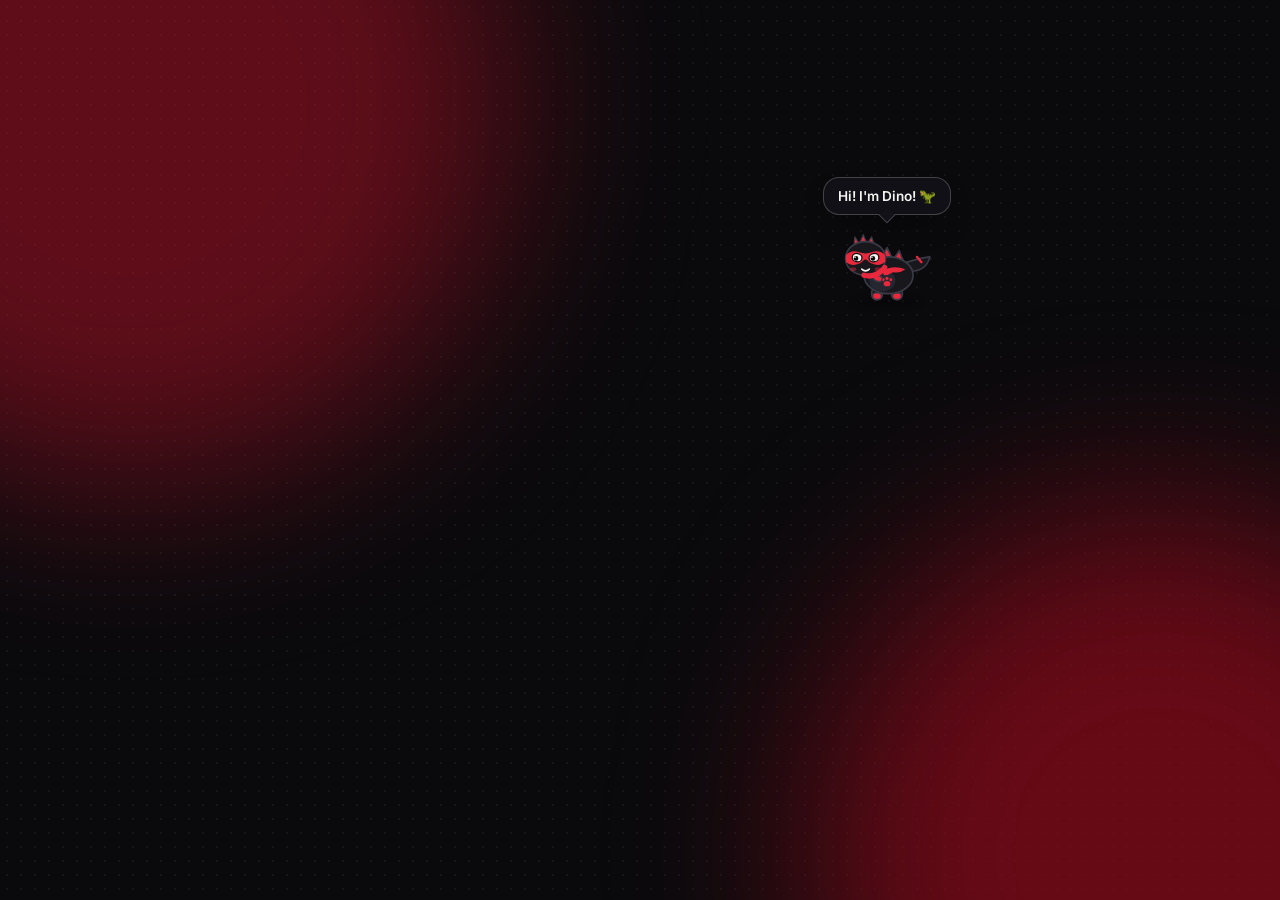
==== commit dd29ce37: "Fix homepage image paths so the hero and profile pictures load correctly without changing other page" ====
--- a/index.html
+++ b/index.html
@@ -8,7 +8,7 @@
     <link rel="preconnect" href="https://fonts.gstatic.com" crossorigin>
     <link href="https://fonts.googleapis.com/css2?family=Inter:wght@400;600;700&family=Sora:wght@600;700&display=swap" rel="stylesheet">
     <link rel="stylesheet" href="style.css">
-    <script>try{var t=localStorage.getItem("theme");if(t!=="light"&&t!=="dark")t=matchMedia("(prefers-color-scheme: light)").matches?"light":"dark";document.documentElement.dataset.theme=t}catch(e){document.documentElement.dataset.theme="dark"}</script>
+    <script>try{var t=localStorage.getItem("theme");if(t!=="light"&&t!=="dark")t=matchMedia("(prefers-color-scheme: light)").matches?"light":"dark";document.documentElement.dataset.theme=t}catch(e[...]
 </head>
 <body>
     <header>
@@ -38,15 +38,15 @@
     <div class="slider">
         <div class="slides">
             <div class="slide">
-                <img src="Images/d.jpeg" alt="Image 1" onerror="this.style.display='none'">
+                <img src="d.jpeg" alt="Image 1" onerror="this.style.display='none'">
                 <div class="text-overlay"><h1> Welcome to my Website! </h1></div>
             </div>
             <div class="slide">
-                <img src="Images/Im.jpeg" alt="Image 2" onerror="this.style.display='none'">
+                <img src="Im.jpeg" alt="Image 2" onerror="this.style.display='none'">
                 <div class="text-overlay"><h1> Explore! </h1></div>
             </div>
             <div class="slide">
-                <img src="Images/m.jpeg" alt="Image 3" onerror="this.style.display='none'">
+                <img src="m.jpeg" alt="Image 3" onerror="this.style.display='none'">
                 <div class="text-overlay"><h1> Enjoy browsing around </h1></div>
             </div>
         </div>
@@ -106,11 +106,11 @@
     
     <div class="container">
         <div class="image-section">
-            <img src="Michael.jpg" alt="Mic Image" onerror="this.onerror=null;this.src='Images/Mic.jpeg'">
+            <img src="Mi.jpeg" alt="Michael James Ygloria" onerror="this.onerror=null;this.src='Mic.jpeg'">
         </div>
         <div class="quote-section">
             <h1>Hi, I'm Michael</h1>
-            <p>I'm an Information Technology student who's alwayss curious about how technology works and how I can use it to solve real problems . Turning ideas into working solutions through code and continuos learning.</p>
+            <p>I'm an Information Technology student who's alwayss curious about how technology works and how I can use it to solve real problems . Turning ideas into working solutions through co[...]
             <blockquote>
                 "If you want to change your life, You have to change your mind."
             </blockquote>
@@ -234,7 +234,7 @@
         });
     </script>
 
-<script>
+    <script>
 // Logout function with confirmation
 function confirmLogout() {
         // Pop-up message (pet.js). If pet.js is missing, the browser's confirm box is used below.
@@ -331,37 +331,3 @@
 <script src="pet.js"></script>
 </body>
 </html>
-
-
-
-
-
-
-
-
-
-
-
-
-
-
-
-
-
-
-
-
-
-
-
-
-
-
-
-
-
-
-
-
-
-
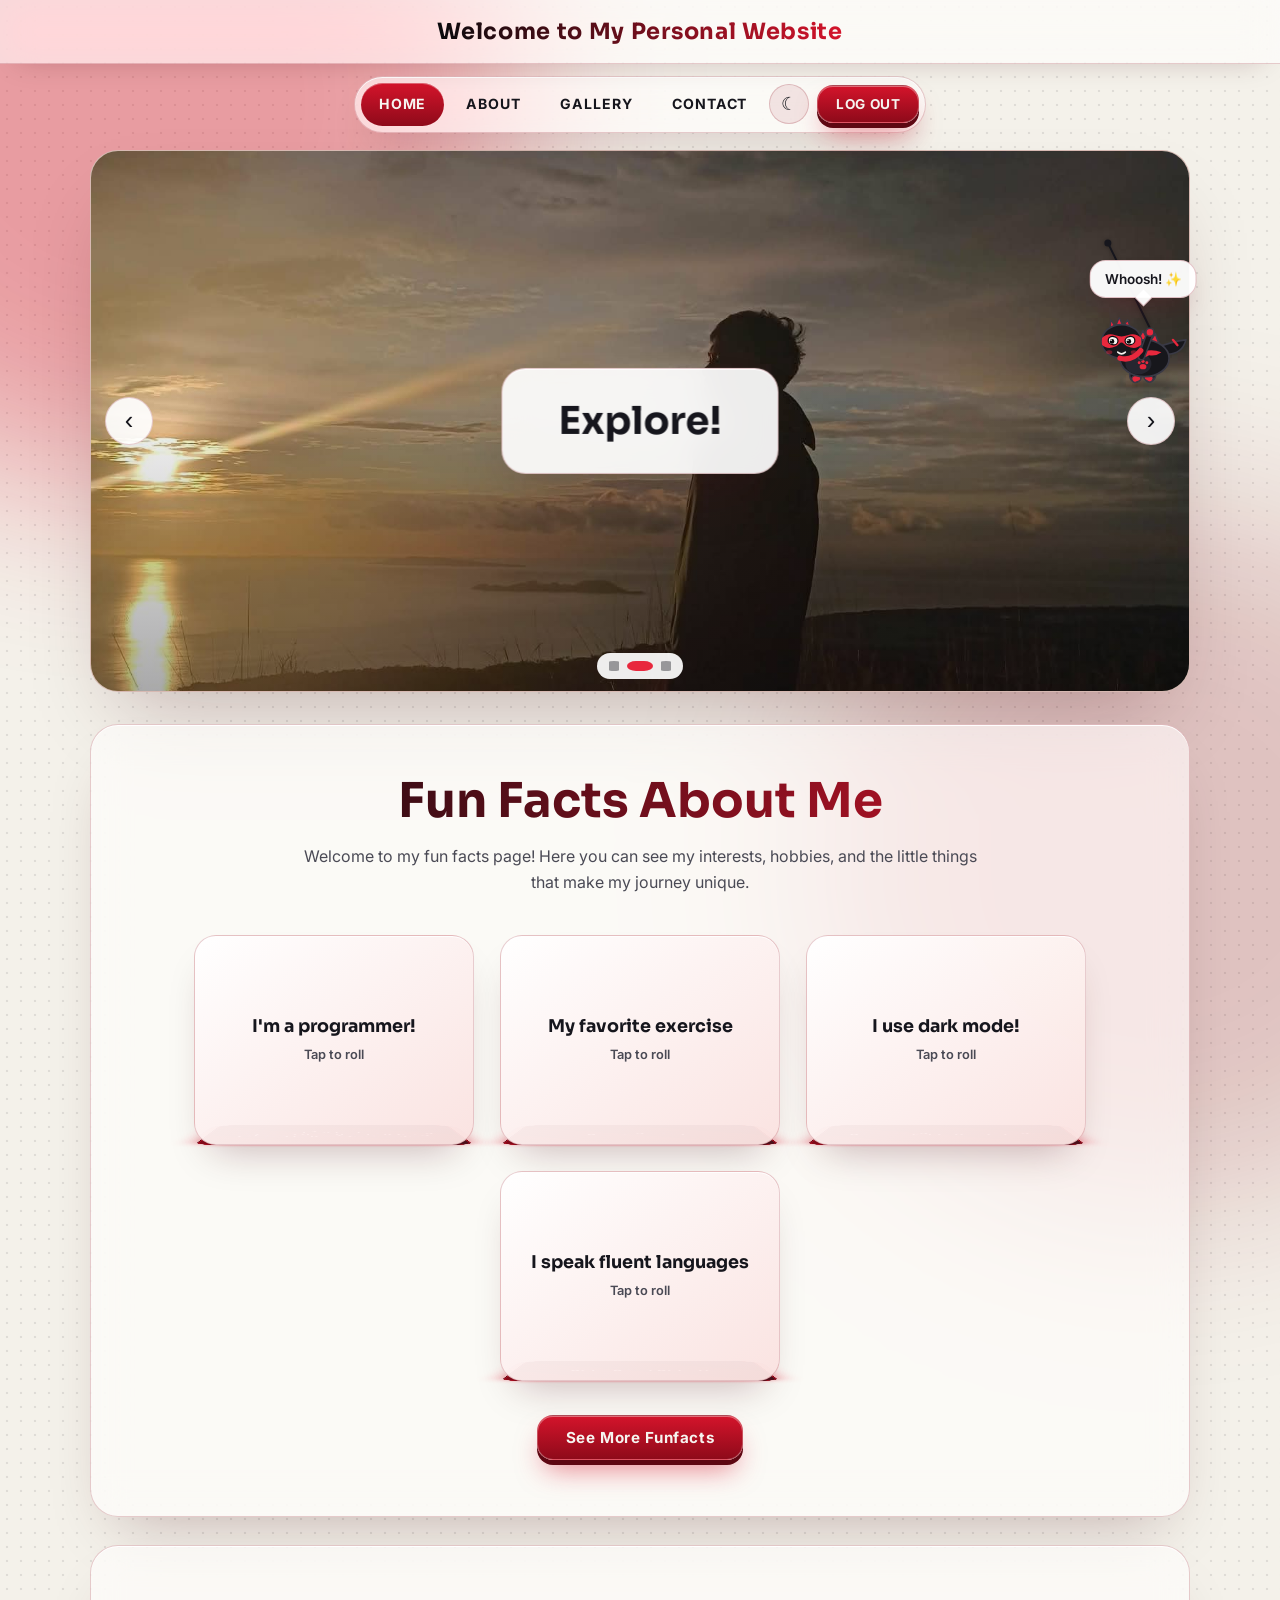
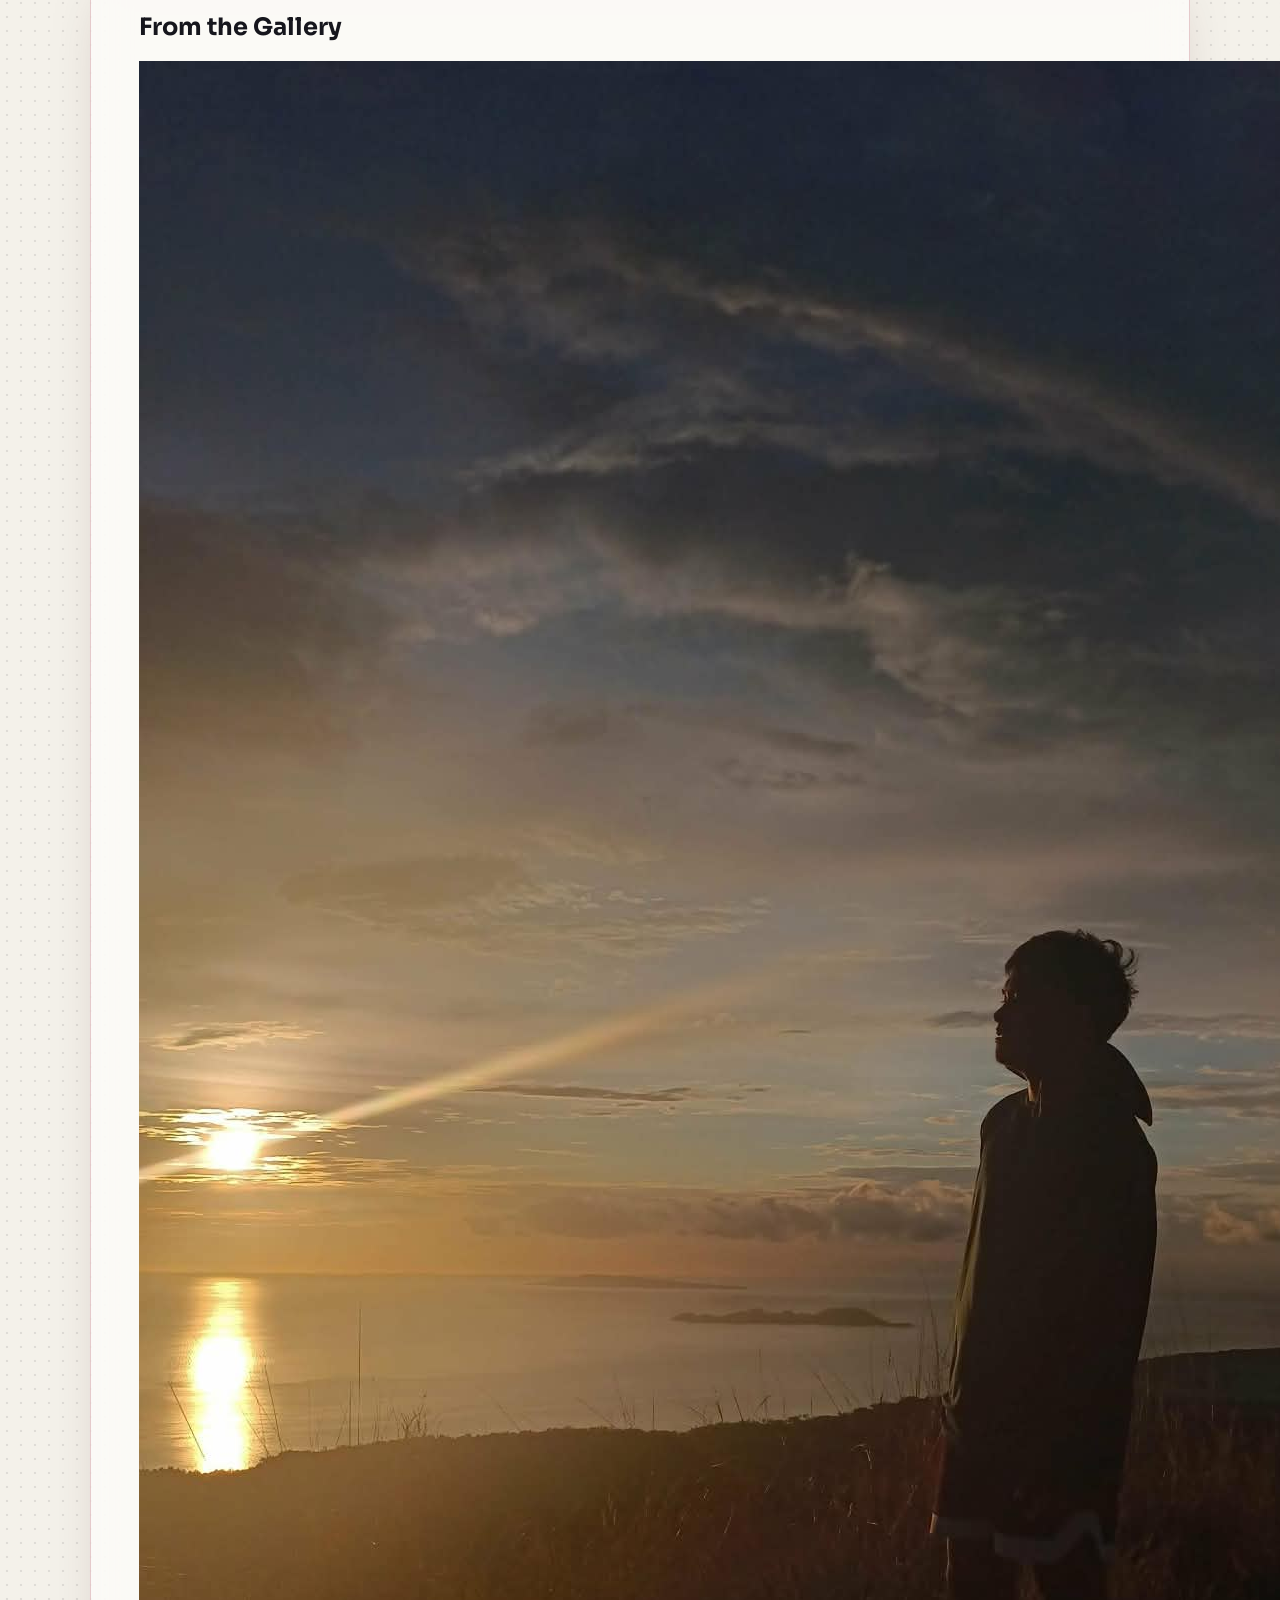
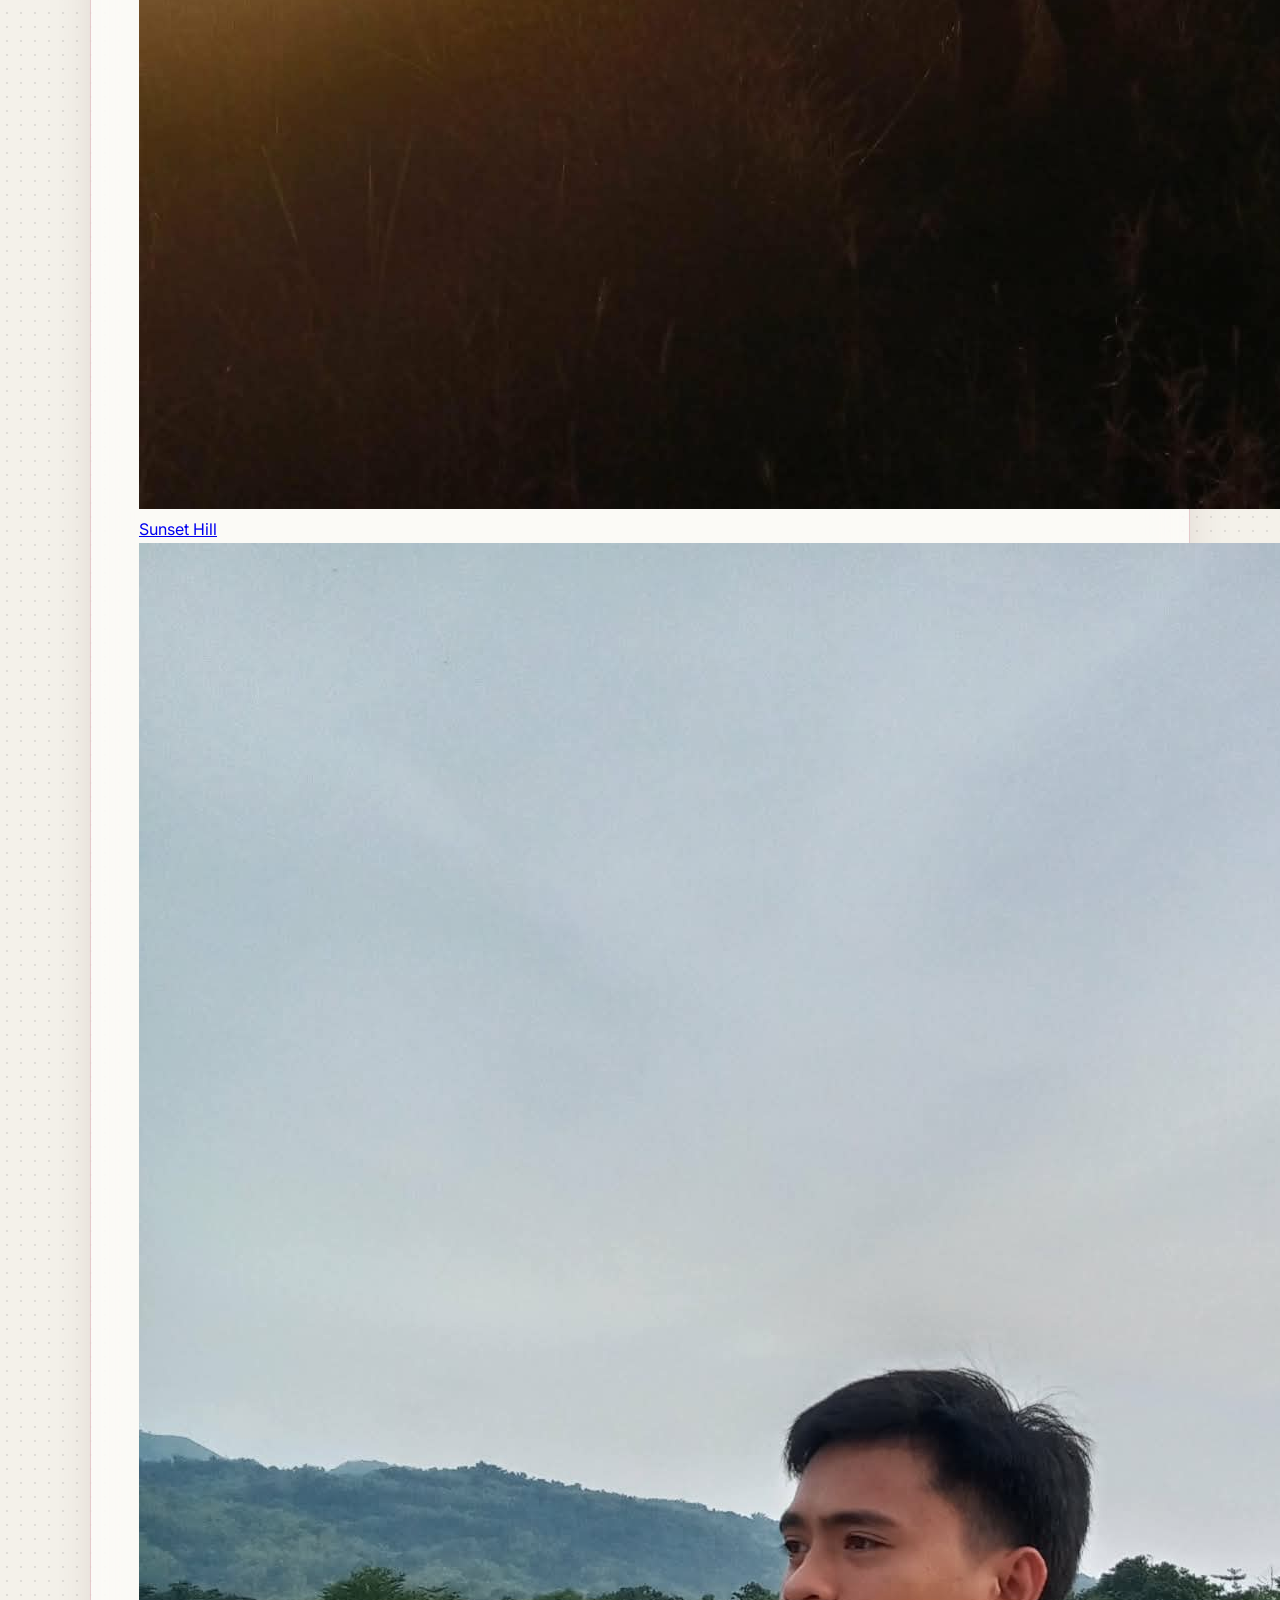
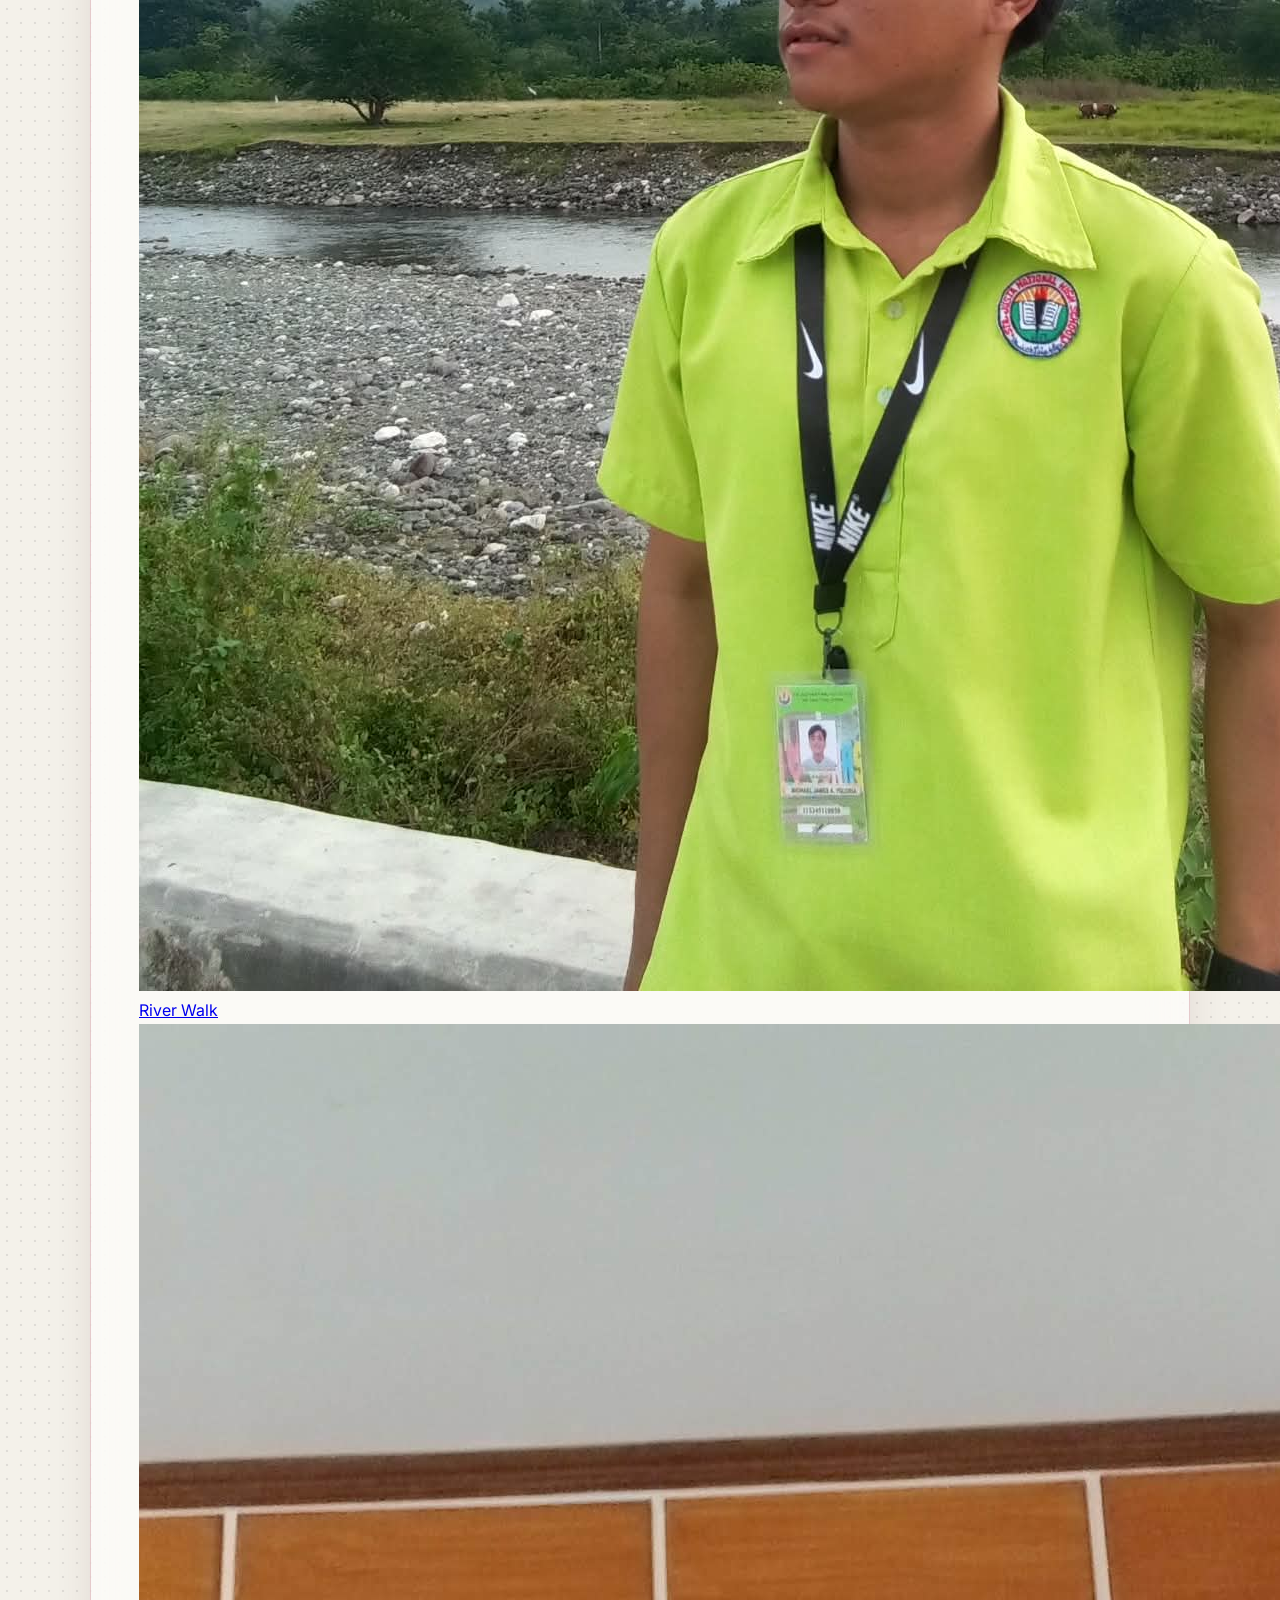
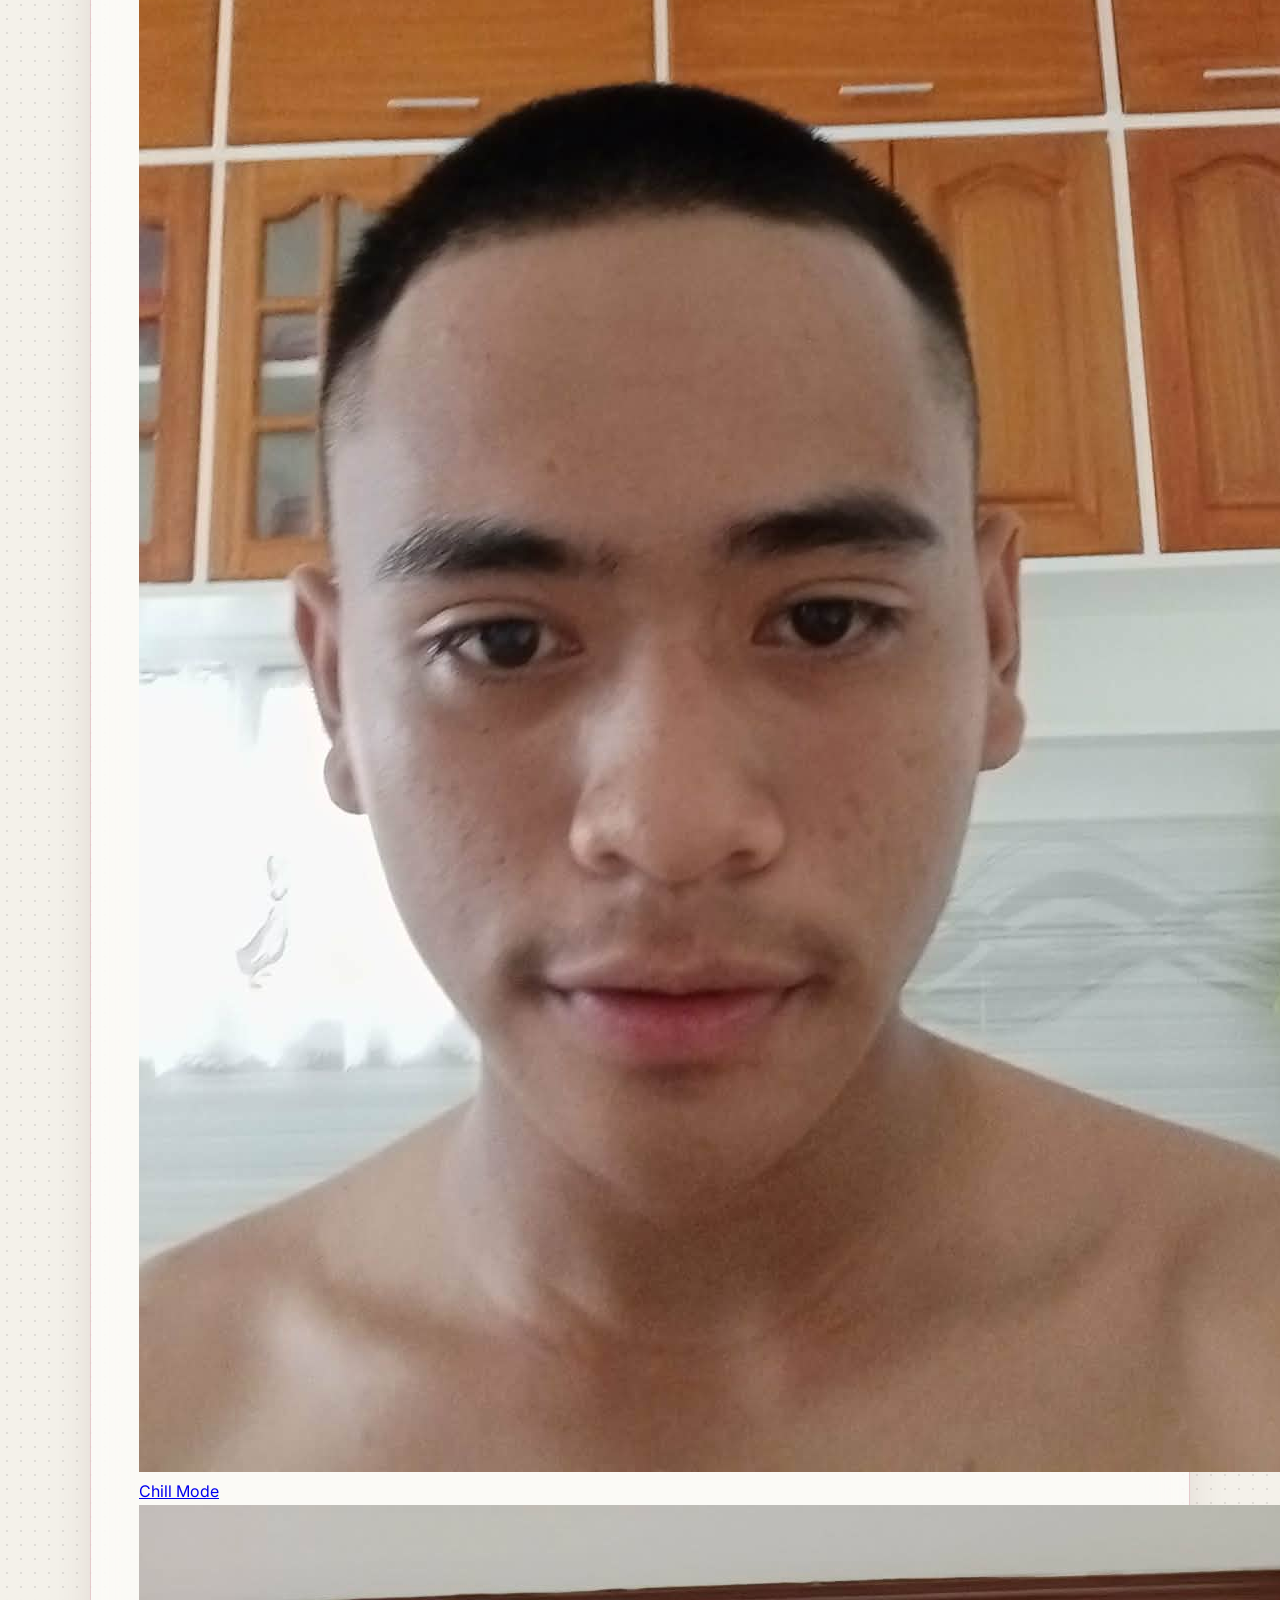
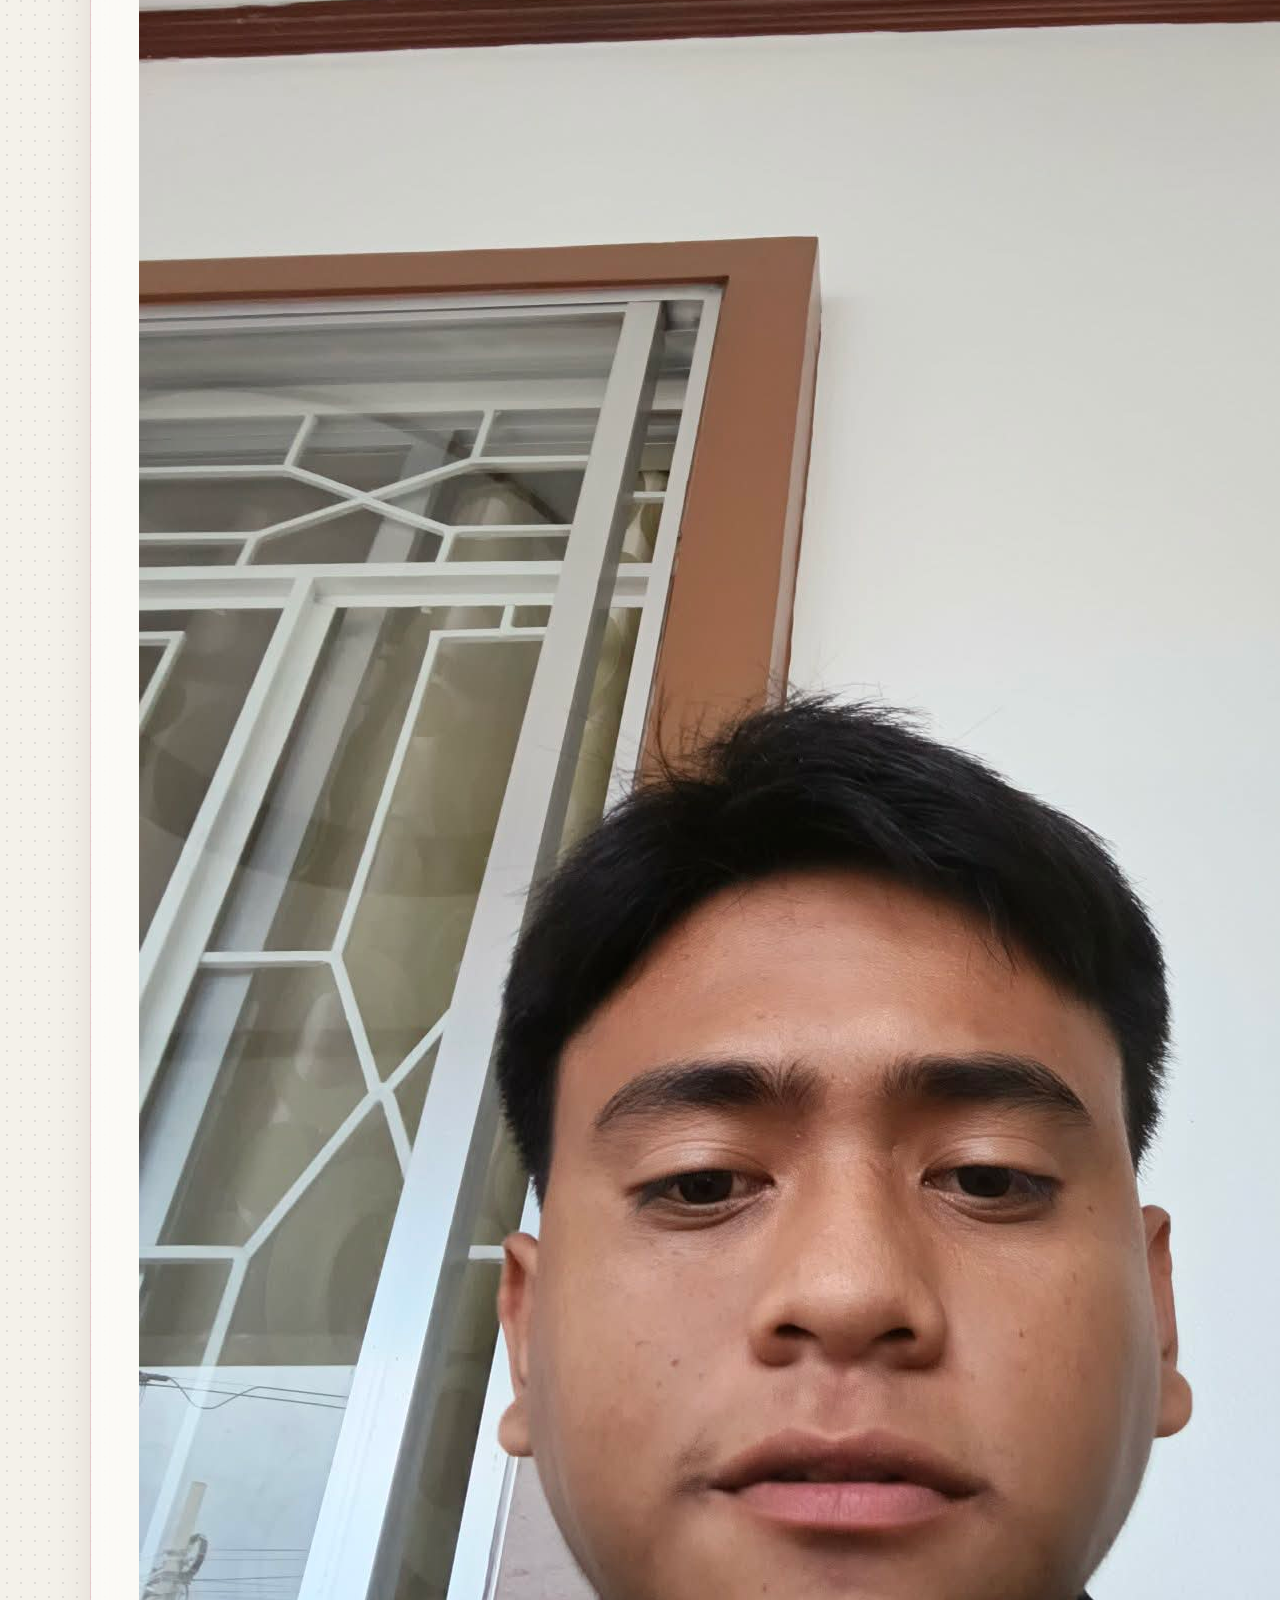
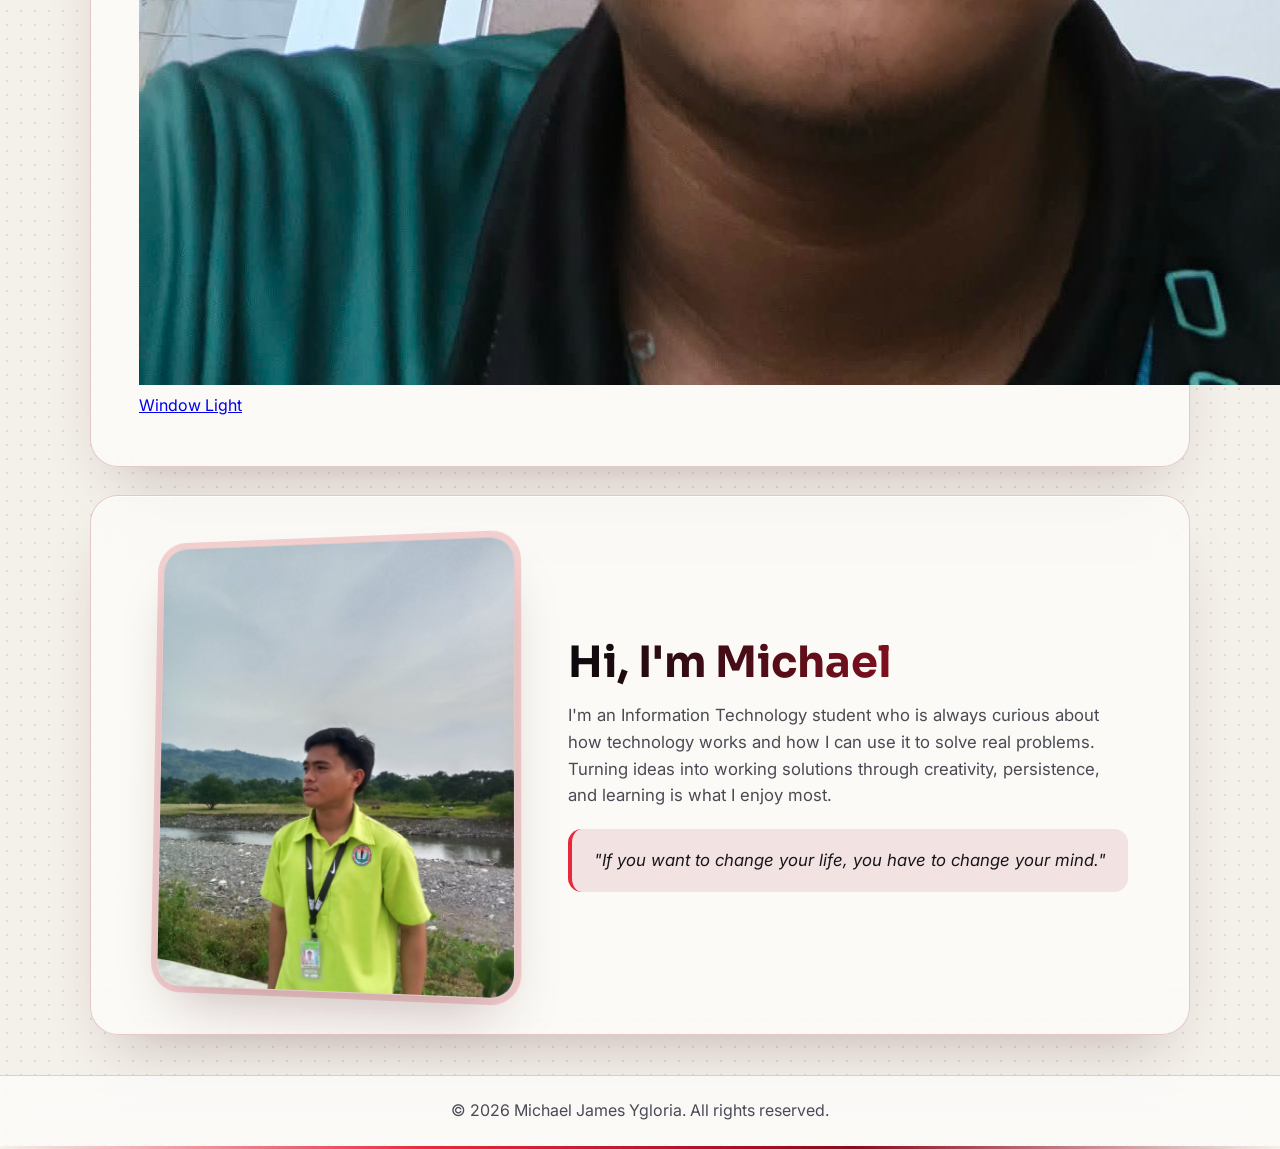
==== commit 849341ee: "Restore the home page to show the gallery images and fix the broken homepage layout" ====
--- a/index.html
+++ b/index.html
@@ -8,7 +8,15 @@
     <link rel="preconnect" href="https://fonts.gstatic.com" crossorigin>
     <link href="https://fonts.googleapis.com/css2?family=Inter:wght@400;600;700&family=Sora:wght@600;700&display=swap" rel="stylesheet">
     <link rel="stylesheet" href="style.css">
-    <script>try{var t=localStorage.getItem("theme");if(t!=="light"&&t!=="dark")t=matchMedia("(prefers-color-scheme: light)").matches?"light":"dark";document.documentElement.dataset.theme=t}catch(e[...]
+    <script>
+        try {
+            var t = localStorage.getItem("theme");
+            if (t !== "light" && t !== "dark") {
+                t = matchMedia("(prefers-color-scheme: light)").matches ? "light" : "dark";
+            }
+            document.documentElement.dataset.theme = t;
+        } catch (e) {}
+    </script>
 </head>
 <body>
     <header>
@@ -17,7 +25,7 @@
 
     <nav>
         <ul>
-            <li><a href="index.html">HOME</a></li>
+            <li><a href="index.html" class="active">HOME</a></li>
             <li class="dropdown">
                 <a href="#" class="dropbtn">ABOUT</a>
                 <div class="dropdown-content">
@@ -26,107 +34,105 @@
                     <a href="funfacts.html">Fun Facts About Me</a>
                 </div>
             </li>
-
             <li><a href="gallery.html">GALLERY</a></li>
             <li><a href="contact.html">CONTACT</a></li>
-            <li><button type="button" class="theme-toggle" id="themeToggle"></button></li>
-            <a href="javascript:void(0);" class="logout-button" onclick="confirmLogout()">LOG OUT</a>
+            <li><button type="button" class="theme-toggle" id="themeToggle" aria-label="Toggle theme">☼</button></li>
+            <li><button type="button" class="logout-button" onclick="confirmLogout()">LOG OUT</button></li>
         </ul>
     </nav>
+
     <section id="section2"></section>
-    
-    <div class="slider">
+
+    <div class="slider" aria-label="Featured images">
         <div class="slides">
             <div class="slide">
-                <img src="d.jpeg" alt="Image 1" onerror="this.style.display='none'">
-                <div class="text-overlay"><h1> Welcome to my Website! </h1></div>
+                <img src="d.jpeg" alt="Team photo with the squad" onerror="this.style.display='none'">
+                <div class="text-overlay"><h1>Welcome to my Website!</h1></div>
             </div>
             <div class="slide">
-                <img src="Im.jpeg" alt="Image 2" onerror="this.style.display='none'">
-                <div class="text-overlay"><h1> Explore! </h1></div>
+                <img src="Im.jpeg" alt="Sunset on the hill" onerror="this.style.display='none'">
+                <div class="text-overlay"><h1>Explore!</h1></div>
             </div>
             <div class="slide">
-                <img src="m.jpeg" alt="Image 3" onerror="this.style.display='none'">
-                <div class="text-overlay"><h1> Enjoy browsing around </h1></div>
+                <img src="m.jpeg" alt="Coding under a pink sky" onerror="this.style.display='none'">
+                <div class="text-overlay"><h1>Enjoy browsing around</h1></div>
             </div>
         </div>
     </div>
+
     <section id="drop">
         <h2>Fun Facts About Me</h2>
-        <p>Welcome to my Fun Facts About Me! Here, you'll get see about my interests, hobbies,  and others else so explore it and enjoy! </p>
+        <p>Welcome to my fun facts page! Here you can see my interests, hobbies, and the little things that make my journey unique.</p>
 
         <div class="funfact-container">
             <div class="funfact-card">
                 <div class="funfact-inner">
-                    <div class="funfact-front">
-                        <p>I'm a programmer!</p>
-                    </div>
-                    <div class="funfact-back">
-                        <p>Which means I spend half my time writing code and the other half figuring out whay it doesn't work!</p>
-                    </div>
-                </div>
-            </div>
-            <div class="funfact-card">
-                <div class="funfact-inner">
-                    <div class="funfact-front">
-                        <p>My favorite kind of exercise</p>
-                    </div>
-                    <div class="funfact-back">
-                        <p>Running a code</p>
-                    </div>
-                </div>
-            </div>
-            <div class="funfact-card">
-                <div class="funfact-inner">
-                    <div class="funfact-front">
-                        <p>I use dark mode! </p>
-                    </div>
-                    <div class="funfact-back">
-                        <p>Because light attracts bugs</p>
-                    </div>
-                </div>
-            </div>
-            <div class="funfact-card">
-                <div class="funfact-inner">
-                    <div class="funfact-front">
-                        <p>I speak fluent languages </p>
-                    </div>
-                    <div class="funfact-back">
-                        <p>Ctrl+C and Ctrl+V</p>
-                    </div>
-                </div>
-            </div>
-        </div>
-
-       <!-- See More Button -->
-       <div class="see-more-container">
-        <a href="funfacts.html" class="see-more-button">See More Funfacts</a>
-    </div>
+                    <div class="funfact-front"><p>I'm a programmer!</p></div>
+                    <div class="funfact-back"><p>I spend half my time writing code and the other half fixing why it broke.</p></div>
+                </div>
+            </div>
+            <div class="funfact-card">
+                <div class="funfact-inner">
+                    <div class="funfact-front"><p>My favorite exercise</p></div>
+                    <div class="funfact-back"><p>Running a code</p></div>
+                </div>
+            </div>
+            <div class="funfact-card">
+                <div class="funfact-inner">
+                    <div class="funfact-front"><p>I use dark mode!</p></div>
+                    <div class="funfact-back"><p>Because light attracts bugs.</p></div>
+                </div>
+            </div>
+            <div class="funfact-card">
+                <div class="funfact-inner">
+                    <div class="funfact-front"><p>I speak fluent languages</p></div>
+                    <div class="funfact-back"><p>Ctrl + C and Ctrl + V.</p></div>
+                </div>
+            </div>
+        </div>
+
+        <div class="see-more-container">
+            <a href="funfacts.html" class="see-more-button">See More Funfacts</a>
+        </div>
     </section>
-    
+
+    <section class="home-gallery-section">
+        <h2>From the Gallery</h2>
+        <div class="home-gallery-grid">
+            <a href="gallery.html" class="home-gallery-item">
+                <img src="Im.jpeg" alt="Sunset hill">
+                <div class="home-gallery-caption">Sunset Hill</div>
+            </a>
+            <a href="gallery.html" class="home-gallery-item">
+                <img src="Mi.jpeg" alt="River walk">
+                <div class="home-gallery-caption">River Walk</div>
+            </a>
+            <a href="gallery.html" class="home-gallery-item">
+                <img src="Mic.jpeg" alt="Selfie at home">
+                <div class="home-gallery-caption">Chill Mode</div>
+            </a>
+            <a href="gallery.html" class="home-gallery-item">
+                <img src="Yg.jpeg" alt="Window light">
+                <div class="home-gallery-caption">Window Light</div>
+            </a>
+        </div>
+    </section>
+
     <div class="container">
         <div class="image-section">
             <img src="Mi.jpeg" alt="Michael James Ygloria" onerror="this.onerror=null;this.src='Mic.jpeg'">
         </div>
         <div class="quote-section">
             <h1>Hi, I'm Michael</h1>
-            <p>I'm an Information Technology student who's alwayss curious about how technology works and how I can use it to solve real problems . Turning ideas into working solutions through co[...]
-            <blockquote>
-                "If you want to change your life, You have to change your mind."
-            </blockquote>
+            <p>I'm an Information Technology student who is always curious about how technology works and how I can use it to solve real problems. Turning ideas into working solutions through creativity, persistence, and learning is what I enjoy most.</p>
+            <blockquote>"If you want to change your life, you have to change your mind."</blockquote>
         </div>
     </div>
-    
+
     <footer>
         <p>&copy; 2026 Michael James Ygloria. All rights reserved.</p>
     </footer>
-    <div class="footer-divider"></div> <!-- Orange line -->
-
-    <!-- Lightbox Container -->
-    <div id="lightbox" class="lightbox" onclick="closeLightbox()">
-        <span class="close" onclick="event.stopPropagation(); closeLightbox()">&times;</span>
-        <img class="lightbox-content" id="lightboxImage" src="">
-    </div>
+    <div class="footer-divider"></div>
 
     <script>
         const slides = document.querySelector('.slides');
@@ -139,7 +145,7 @@
             const total = slides.children.length;
             index = (n + total) % total;
             slides.style.transform = 'translateX(' + (-index * 100) + '%)';
-            document.querySelectorAll('.slide-dots button').forEach(function (dot, i) {
+            document.querySelectorAll('.slide-dots button').forEach(function(dot, i) {
                 dot.classList.toggle('active', i === index);
                 dot.setAttribute('aria-current', i === index ? 'true' : 'false');
             });
@@ -152,29 +158,50 @@
         function stopSlider() { clearInterval(timer); }
         function startSlider() {
             stopSlider();
-            if (!reduceMotion.matches) { timer = setInterval(showNextSlide, 4000); } // Change slide every 4 seconds
-        }
-
-        // Arrow buttons and dots are built here, so the HTML structure stays the same
+            if (!reduceMotion.matches) {
+                timer = setInterval(showNextSlide, 4000);
+            }
+        }
+
         (function () {
             const prev = document.createElement('button');
-            prev.type = 'button'; prev.className = 'slide-arrow left';
-            prev.setAttribute('aria-label', 'Previous slide'); prev.innerHTML = '&#8249;';
+            prev.type = 'button';
+            prev.className = 'slide-arrow left';
+            prev.setAttribute('aria-label', 'Previous slide');
+            prev.innerHTML = '&#8249;';
+
             const next = document.createElement('button');
-            next.type = 'button'; next.className = 'slide-arrow right';
-            next.setAttribute('aria-label', 'Next slide'); next.innerHTML = '&#8250;';
+            next.type = 'button';
+            next.className = 'slide-arrow right';
+            next.setAttribute('aria-label', 'Next slide');
+            next.innerHTML = '&#8250;';
+
             const dots = document.createElement('div');
             dots.className = 'slide-dots';
+
             for (let i = 0; i < slides.children.length; i++) {
                 const dot = document.createElement('button');
                 dot.type = 'button';
                 dot.setAttribute('aria-label', 'Go to slide ' + (i + 1));
-                dot.addEventListener('click', function () { goToSlide(i); startSlider(); });
+                dot.addEventListener('click', function () {
+                    goToSlide(i);
+                    startSlider();
+                });
                 dots.appendChild(dot);
             }
-            prev.addEventListener('click', function () { goToSlide(index - 1); startSlider(); });
-            next.addEventListener('click', function () { goToSlide(index + 1); startSlider(); });
-            slider.appendChild(prev); slider.appendChild(next); slider.appendChild(dots);
+
+            prev.addEventListener('click', function () {
+                goToSlide(index - 1);
+                startSlider();
+            });
+            next.addEventListener('click', function () {
+                goToSlide(index + 1);
+                startSlider();
+            });
+
+            slider.appendChild(prev);
+            slider.appendChild(next);
+            slider.appendChild(dots);
 
             slider.addEventListener('mouseenter', stopSlider);
             slider.addEventListener('mouseleave', startSlider);
@@ -184,150 +211,89 @@
                 slider.style.setProperty('--py', ((e.clientY - r.top) / r.height - 0.5).toFixed(3));
             });
             slider.addEventListener('pointerleave', function () {
-                slider.style.setProperty('--px', 0); slider.style.setProperty('--py', 0);
+                slider.style.setProperty('--px', 0);
+                slider.style.setProperty('--py', 0);
             });
         })();
 
         goToSlide(0);
         startSlider();
-
-        function openLightbox(imageSrc) {
-            const lightbox = document.getElementById('lightbox');
-            const lightboxImage = document.getElementById('lightboxImage');
-            lightboxImage.src = imageSrc;
-            lightbox.style.display = 'block';
-
-            // Hide header and nav
-            document.querySelector('header').style.display = 'none'; // Hides the header
-            document.querySelector('nav').style.display = 'none'; // Hides the nav
-        }
-
-        function closeLightbox() {
-            const lightbox = document.getElementById('lightbox');
-            lightbox.style.display = 'none';
-
-            // Show header and nav
-            document.querySelector('header').style.display = 'block'; // Shows the header
-            document.querySelector('nav').style.display = 'flex'; // Shows the nav
-        }
-
-        document.addEventListener('DOMContentLoaded', function () {
-            const logoutButton = document.querySelector('.logout-button .dropbtn');
-            const logoutDropdown = document.querySelector('.logout-dropdown');
-
-            // Toggle dropdown visibility on button click
-            if (logoutButton) {
-                logoutButton.addEventListener('click', function () {
-                    logoutDropdown.style.display =  
-                        logoutDropdown.style.display === 'block' ? 'none' : 'block';
+    </script>
+
+    <script>
+        function confirmLogout() {
+            if (window.showLogoutPopup) {
+                showLogoutPopup();
+                return;
+            }
+            const ok = confirm("Are you sure you want to log out?");
+            if (ok) {
+                localStorage.removeItem('isLoggedIn');
+                window.location.href = 'login.html';
+            }
+        }
+    </script>
+
+    <script>
+        (function () {
+            var root = document.documentElement;
+            var themeBtn = document.getElementById('themeToggle');
+
+            function paintTheme() {
+                var light = root.dataset.theme === 'light';
+                themeBtn.textContent = light ? '\u263E\uFE0E' : '\u2600\uFE0E';
+                themeBtn.setAttribute('aria-label', light ? 'Switch to dark mode' : 'Switch to light mode');
+                themeBtn.title = light ? 'Dark mode' : 'Light mode';
+            }
+
+            if (themeBtn) {
+                themeBtn.addEventListener('click', function () {
+                    var next = root.dataset.theme === 'light' ? 'dark' : 'light';
+                    root.dataset.theme = next;
+                    try { localStorage.setItem('theme', next); } catch (e) {}
+                    paintTheme();
                 });
-            }
-
-            // Close dropdown if clicking outside of it
-            window.addEventListener('click', function (event) {
-                if (!event.target.matches('.dropbtn')) {
-                    if (logoutDropdown && logoutDropdown.style.display === 'block') {
-                        logoutDropdown.style.display = 'none';
+                paintTheme();
+            }
+
+            var dropdown = document.querySelector('.dropdown');
+            if (dropdown) {
+                var ddBtn = dropdown.querySelector('.dropbtn');
+                if (ddBtn) {
+                    ddBtn.setAttribute('aria-haspopup', 'true');
+                    ddBtn.setAttribute('aria-expanded', 'false');
+                    ddBtn.addEventListener('click', function (e) {
+                        e.preventDefault();
+                        var open = dropdown.classList.toggle('open');
+                        ddBtn.setAttribute('aria-expanded', open);
+                    });
+                    document.addEventListener('click', function (e) {
+                        if (!dropdown.contains(e.target)) {
+                            dropdown.classList.remove('open');
+                            ddBtn.setAttribute('aria-expanded', 'false');
+                        }
+                    });
+                }
+            }
+
+            document.querySelectorAll('.funfact-card').forEach(function (card) {
+                card.tabIndex = 0;
+                card.setAttribute('role', 'button');
+                card.setAttribute('aria-pressed', 'false');
+                function toggle() {
+                    var open = card.classList.toggle('open');
+                    card.setAttribute('aria-pressed', open);
+                }
+                card.addEventListener('click', toggle);
+                card.addEventListener('keydown', function (e) {
+                    if (e.key === 'Enter' || e.key === ' ') {
+                        e.preventDefault();
+                        toggle();
                     }
-                }
-            });
-        });
-    </script>
-
-    <script>
-// Logout function with confirmation
-function confirmLogout() {
-        // Pop-up message (pet.js). If pet.js is missing, the browser's confirm box is used below.
-        if (window.showLogoutPopup) { showLogoutPopup(); return; }
-    // Show a confirmation message to the user
-    const confirmLogout = confirm("Are you sure you want to log out?");
-
-    // If the user confirms, proceed with logging out
-    if (confirmLogout) {
-        // Mark the user as logged out in localStorage (if used)
-        localStorage.removeItem('isLoggedIn'); // Or any other keys related to login credentials
-
-        // Redirect to the login page
-        window.location.href = 'login.html';
-    } else {
-        // If the user cancels, do nothing
-        return;
-    }
-}
-</script>
-<script>
-// Dark / light mode, dropdown menu, active link and fun fact cards
-(function () {
-    var root = document.documentElement;
-
-    // ----- Dark / light mode (remembered in localStorage) -----
-    var themeBtn = document.getElementById('themeToggle');
-    function paintTheme() {
-        var light = root.dataset.theme === 'light';
-        themeBtn.textContent = light ? '\u263E\uFE0E' : '\u2600\uFE0E';
-        themeBtn.setAttribute('aria-label', light ? 'Switch to dark mode' : 'Switch to light mode');
-        themeBtn.title = light ? 'Dark mode' : 'Light mode';
-    }
-    themeBtn.addEventListener('click', function () {
-        var next = root.dataset.theme === 'light' ? 'dark' : 'light';
-        root.dataset.theme = next;
-        try { localStorage.setItem('theme', next); } catch (e) {}
-        paintTheme();
-    });
-    paintTheme();
-
-    // ----- Highlight the current page in the menu -----
-    var page = location.pathname.split('/').pop() || 'index.html';
-    document.querySelectorAll('nav a[href]').forEach(function (a) {
-        if (a.getAttribute('href') === page) { a.classList.add('active'); }
-    });
-    if (['skills.html', 'goals.html', 'funfacts.html'].indexOf(page) !== -1) {
-        document.querySelector('.dropbtn').classList.add('active');
-    }
-
-    // ----- ABOUT dropdown: opens on hover, click/tap or keyboard -----
-    var dd = document.querySelector('.dropdown');
-    var ddBtn = dd.querySelector('.dropbtn');
-    ddBtn.setAttribute('aria-haspopup', 'true');
-    ddBtn.setAttribute('aria-expanded', 'false');
-    ddBtn.addEventListener('click', function (e) {
-        e.preventDefault();
-        var open = dd.classList.toggle('open');
-        ddBtn.setAttribute('aria-expanded', open);
-    });
-    document.addEventListener('click', function (e) {
-        if (!dd.contains(e.target)) { dd.classList.remove('open'); ddBtn.setAttribute('aria-expanded', 'false'); }
-    });
-    document.addEventListener('keydown', function (e) {
-        if (e.key === 'Escape') { dd.classList.remove('open'); ddBtn.setAttribute('aria-expanded', 'false'); }
-    });
-
-    // ----- Fun fact cards: tap / Enter pins the card open, mouse tilts it -----
-    document.querySelectorAll('.funfact-card').forEach(function (card) {
-        card.tabIndex = 0;
-        card.setAttribute('role', 'button');
-        card.setAttribute('aria-pressed', 'false');
-        function toggle() {
-            var open = card.classList.toggle('open');
-            card.setAttribute('aria-pressed', open);
-        }
-        card.addEventListener('click', toggle);
-        card.addEventListener('keydown', function (e) {
-            if (e.key === 'Enter' || e.key === ' ') { e.preventDefault(); toggle(); }
-        });
-        card.addEventListener('pointermove', function (e) {
-            if (e.pointerType !== 'mouse') { return; }
-            var r = card.getBoundingClientRect();
-            card.style.setProperty('--ry', (((e.clientX - r.left) / r.width - 0.5) * 14) + 'deg');
-            card.style.setProperty('--rx', (-((e.clientY - r.top) / r.height - 0.5) * 12) + 'deg');
-        });
-        card.addEventListener('pointerleave', function () {
-            card.style.setProperty('--rx', '0deg');
-            card.style.setProperty('--ry', '0deg');
-        });
-    });
-})();
-</script>
-<script src="pet.js"></script>
+                });
+            });
+        })();
+    </script>
+    <script src="pet.js"></script>
 </body>
 </html>
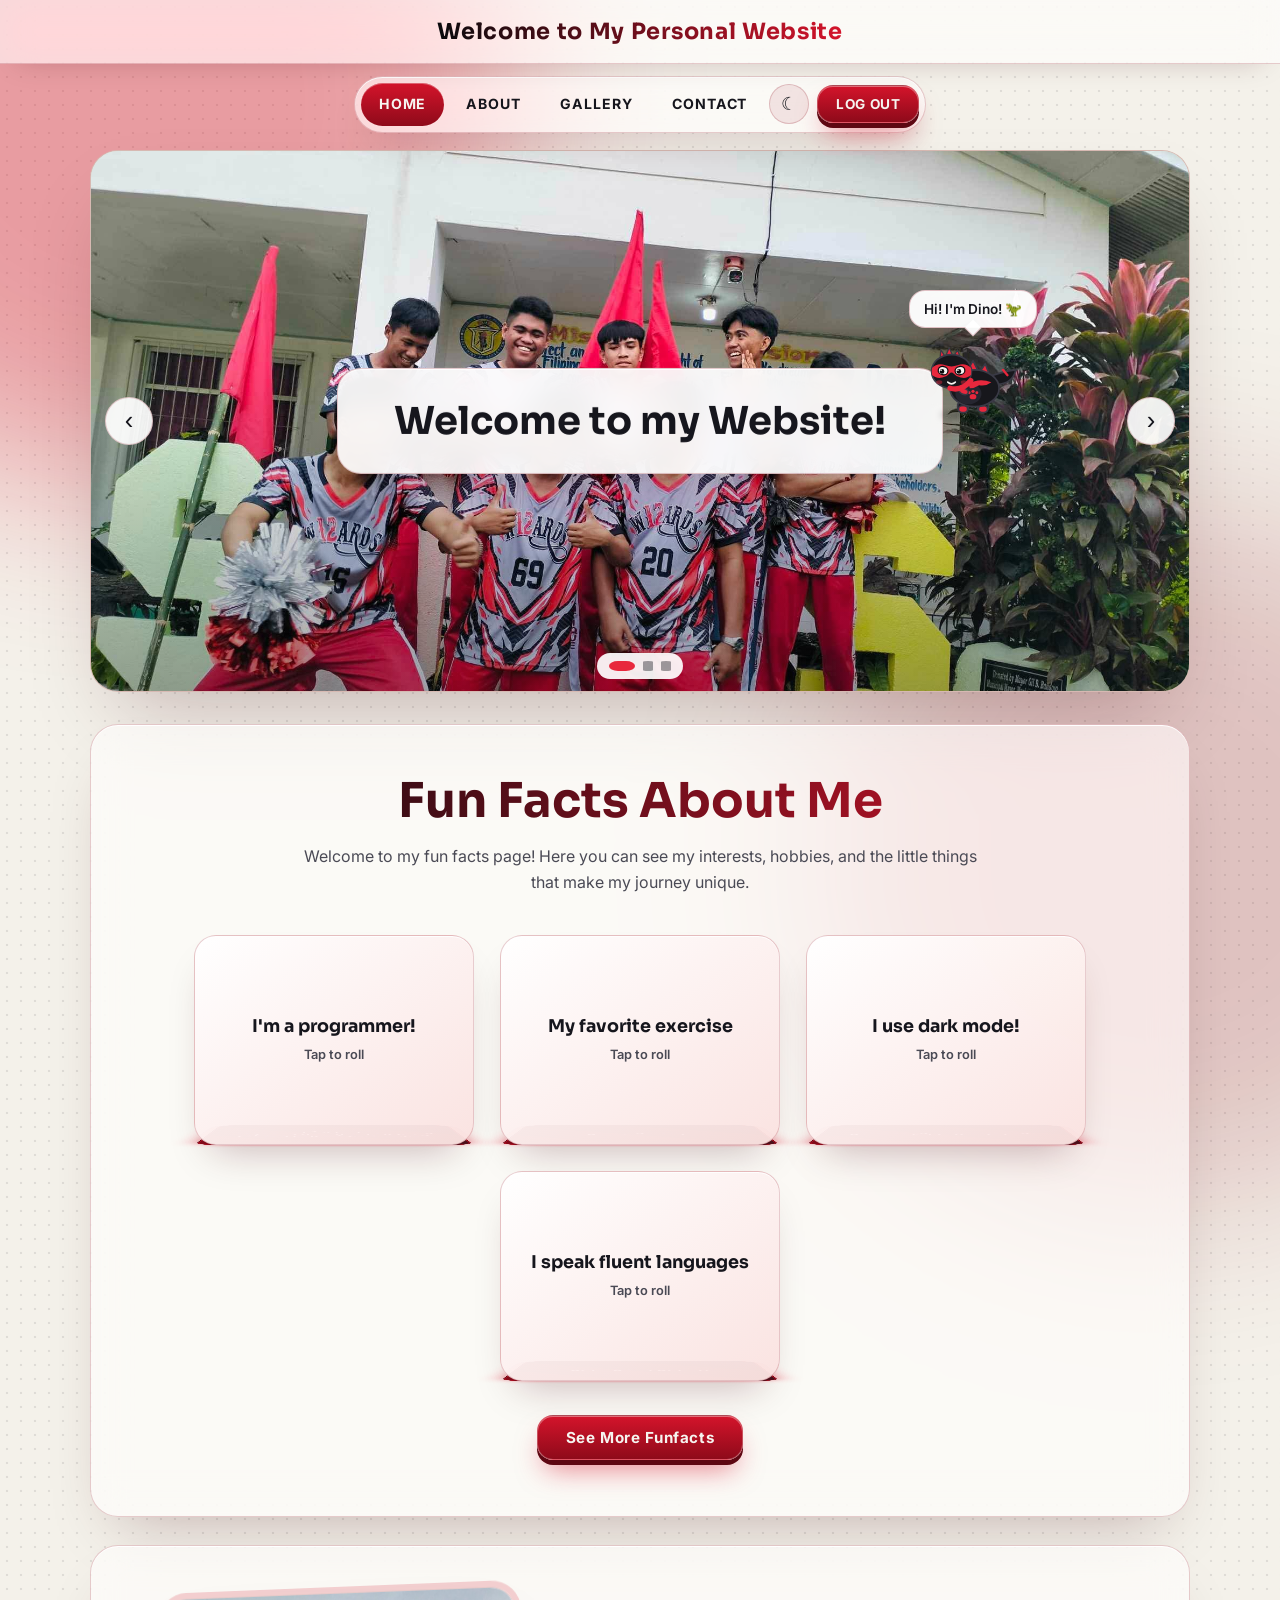
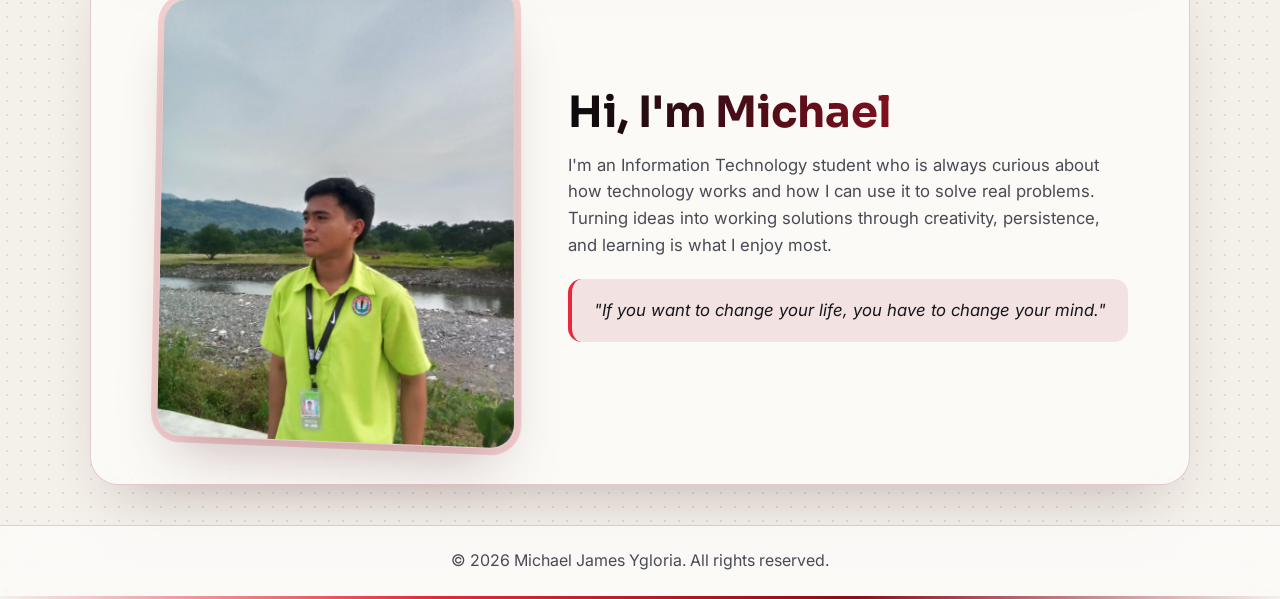
==== commit c7641ebf: "Remove the gallery section from the homepage while keeping the rest of the page intact" ====
--- a/index.html
+++ b/index.html
@@ -93,28 +93,6 @@
 
         <div class="see-more-container">
             <a href="funfacts.html" class="see-more-button">See More Funfacts</a>
-        </div>
-    </section>
-
-    <section class="home-gallery-section">
-        <h2>From the Gallery</h2>
-        <div class="home-gallery-grid">
-            <a href="gallery.html" class="home-gallery-item">
-                <img src="Im.jpeg" alt="Sunset hill">
-                <div class="home-gallery-caption">Sunset Hill</div>
-            </a>
-            <a href="gallery.html" class="home-gallery-item">
-                <img src="Mi.jpeg" alt="River walk">
-                <div class="home-gallery-caption">River Walk</div>
-            </a>
-            <a href="gallery.html" class="home-gallery-item">
-                <img src="Mic.jpeg" alt="Selfie at home">
-                <div class="home-gallery-caption">Chill Mode</div>
-            </a>
-            <a href="gallery.html" class="home-gallery-item">
-                <img src="Yg.jpeg" alt="Window light">
-                <div class="home-gallery-caption">Window Light</div>
-            </a>
         </div>
     </section>
 
